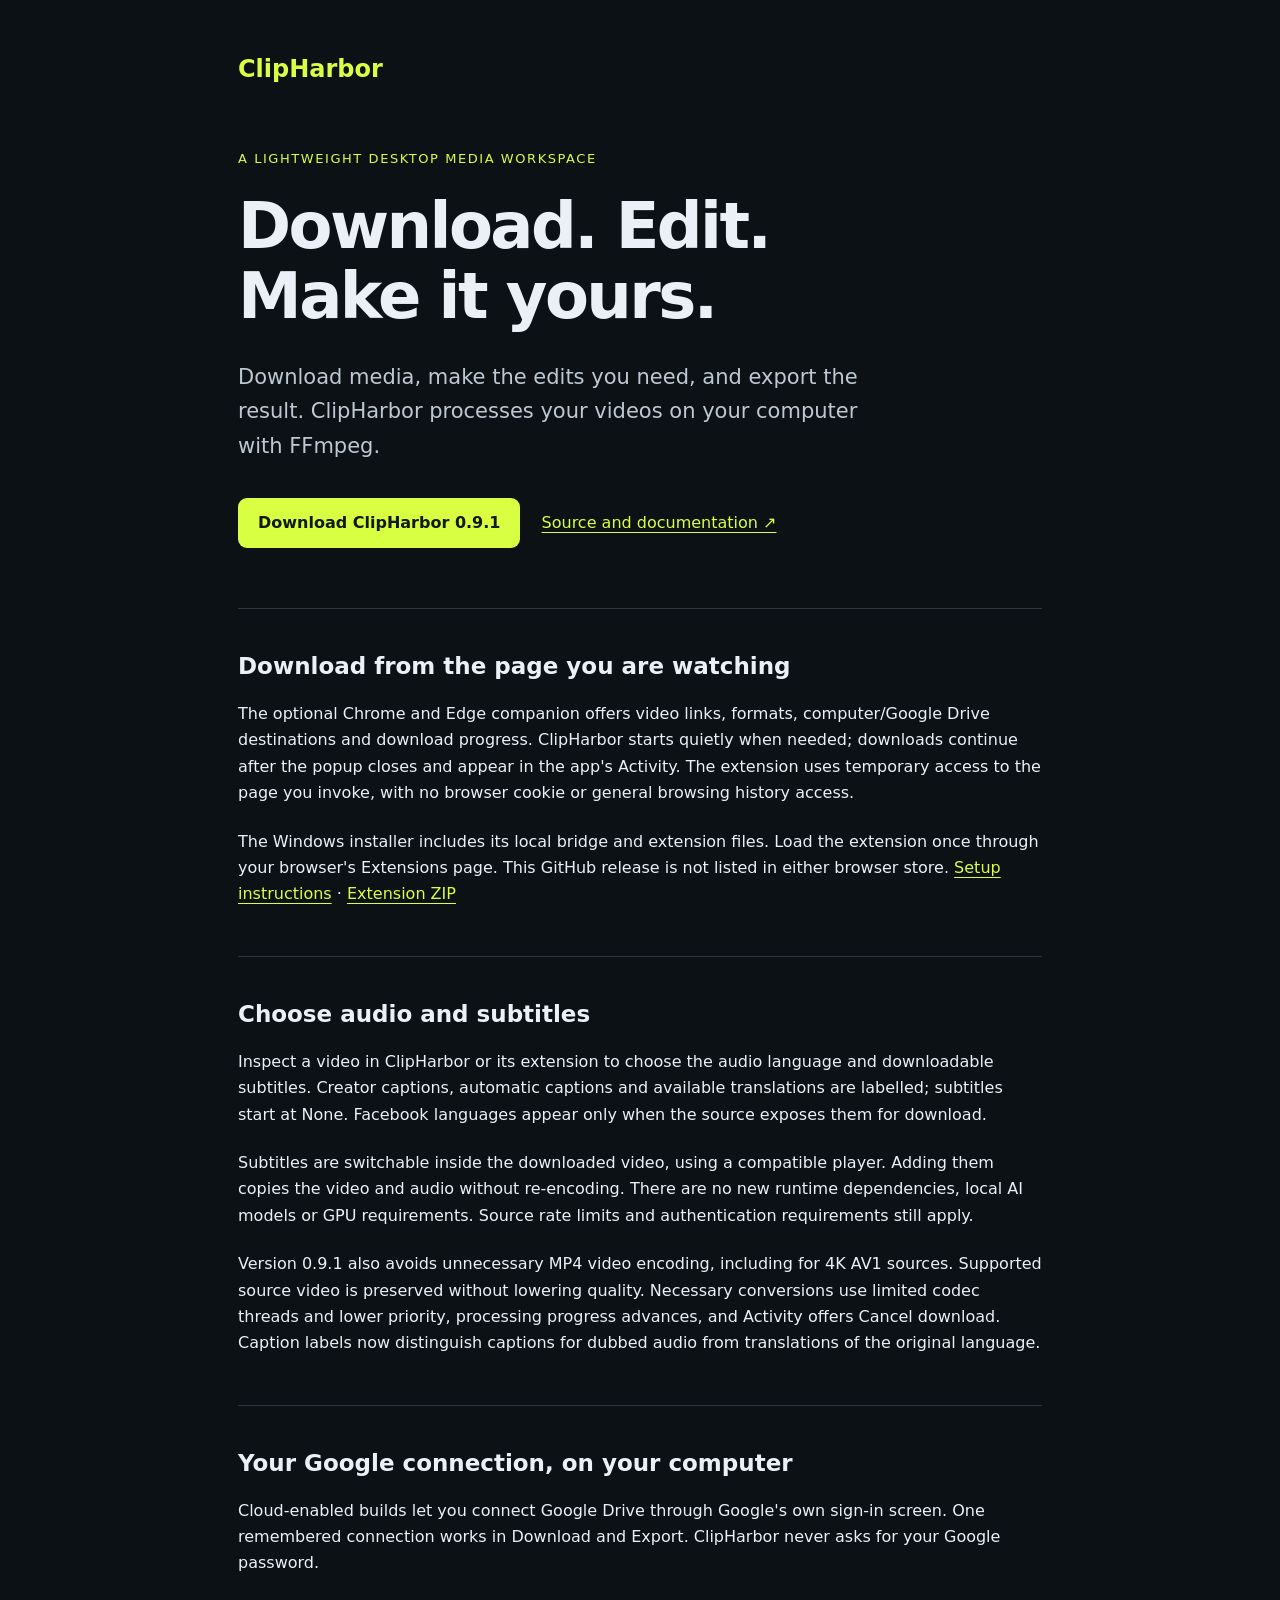
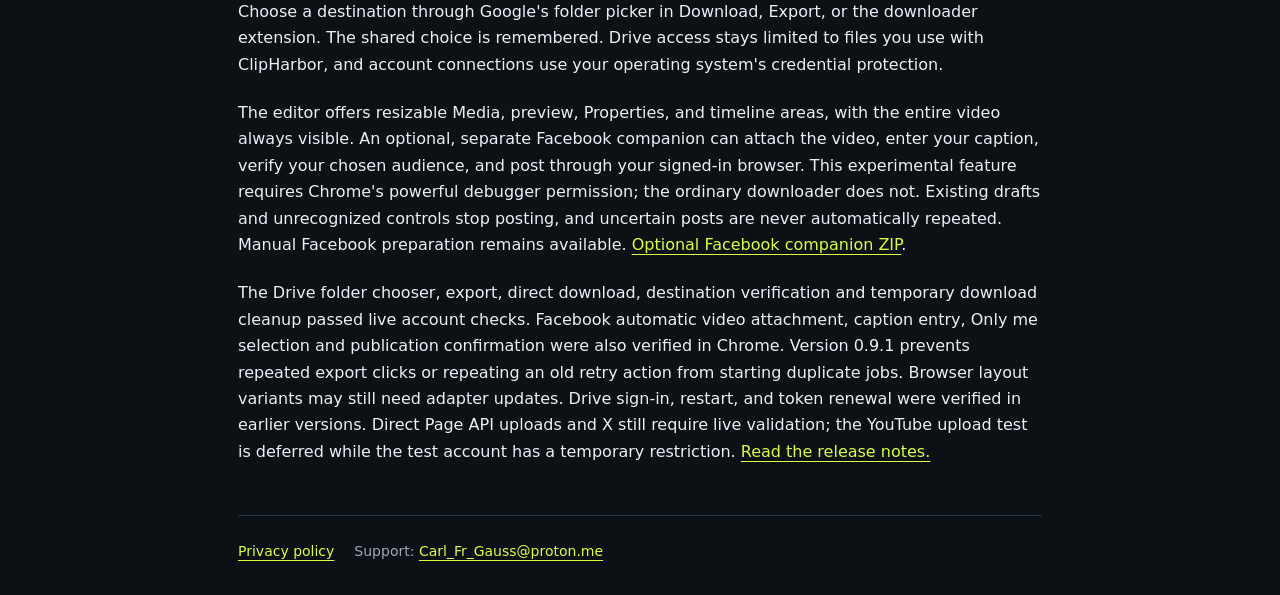
==== docs/index.html @ 4ad020d2 "Avoid unnecessary AV1 encoding and bound download processing resources" ====
<!doctype html>
<html lang="en">
<meta charset="utf-8">
<meta name="viewport" content="width=device-width,initial-scale=1">
<meta name="description" content="ClipHarbor is a lightweight desktop media downloader and video editor.">
<title>ClipHarbor · Download, edit, export</title>
<link rel="stylesheet" href="site.css">
<main>
  <a class="brand" href="./">ClipHarbor</a>
  <p class="eyebrow">A lightweight desktop media workspace</p>
  <h1>Download. Edit.<br>Make it yours.</h1>
  <p class="lead">Download media, make the edits you need, and export the result. ClipHarbor processes your videos on your computer with FFmpeg.</p>
  <p><a class="button" href="https://github.com/CarlFriGauss/clipharbor/releases/download/v0.9.1/ClipHarbor-Setup-0.9.1-win-x64.exe">Download ClipHarbor 0.9.1</a> <a class="secondary" href="https://github.com/CarlFriGauss/clipharbor">Source and documentation ↗</a></p>
  <section><h2>Download from the page you are watching</h2><p>The optional Chrome and Edge companion offers video links, formats, computer/Google Drive destinations and download progress. ClipHarbor starts quietly when needed; downloads continue after the popup closes and appear in the app's Activity. The extension uses temporary access to the page you invoke, with no browser cookie or general browsing history access.</p><p>The Windows installer includes its local bridge and extension files. Load the extension once through your browser's Extensions page. This GitHub release is not listed in either browser store. <a href="https://github.com/CarlFriGauss/clipharbor#browser-extension">Setup instructions</a> · <a href="https://github.com/CarlFriGauss/clipharbor/releases/download/v0.9.1/ClipHarbor-Extension-0.9.1.zip">Extension ZIP</a></p></section>
  <section>
    <h2>Choose audio and subtitles</h2>
    <p>Inspect a video in ClipHarbor or its extension to choose the audio language and downloadable subtitles. Creator captions, automatic captions and available translations are labelled; subtitles start at None. Facebook languages appear only when the source exposes them for download.</p>
    <p>Subtitles are switchable inside the downloaded video, using a compatible player. Adding them copies the video and audio without re-encoding. There are no new runtime dependencies, local AI models or GPU requirements. Source rate limits and authentication requirements still apply.</p>
    <p>Version 0.9.1 also avoids unnecessary MP4 video encoding, including for 4K AV1 sources. Supported source video is preserved without lowering quality. Necessary conversions use limited codec threads and lower priority, processing progress advances, and Activity offers Cancel download. Caption labels now distinguish captions for dubbed audio from translations of the original language.</p>
  </section>
  <section>
    <h2>Your Google connection, on your computer</h2>
    <p>Cloud-enabled builds let you connect Google Drive through Google's own sign-in screen. One remembered connection works in Download and Export. ClipHarbor never asks for your Google password.</p>
    <p>Choose a destination through Google's folder picker in Download, Export, or the downloader extension. The shared choice is remembered. Drive access stays limited to files you use with ClipHarbor, and account connections use your operating system's credential protection.</p>
    <p>The editor offers resizable Media, preview, Properties, and timeline areas, with the entire video always visible. An optional, separate Facebook companion can attach the video, enter your caption, verify your chosen audience, and post through your signed-in browser. This experimental feature requires Chrome's powerful debugger permission; the ordinary downloader does not. Existing drafts and unrecognized controls stop posting, and uncertain posts are never automatically repeated. Manual Facebook preparation remains available. <a href="https://github.com/CarlFriGauss/clipharbor/releases/download/v0.9.1/ClipHarbor-Facebook-Companion-0.9.1.zip">Optional Facebook companion ZIP</a>.</p>
    <p>The Drive folder chooser, export, direct download, destination verification and temporary download cleanup passed live account checks. Facebook automatic video attachment, caption entry, Only me selection and publication confirmation were also verified in Chrome. Version 0.9.1 prevents repeated export clicks or repeating an old retry action from starting duplicate jobs. Browser layout variants may still need adapter updates. Drive sign-in, restart, and token renewal were verified in earlier versions. Direct Page API uploads and X still require live validation; the YouTube upload test is deferred while the test account has a temporary restriction. <a href="https://github.com/CarlFriGauss/clipharbor/releases/tag/v0.9.1">Read the release notes.</a></p>
  </section>
  <footer><a href="privacy.html">Privacy policy</a><span>Support: <a href="mailto:Carl_Fr_Gauss@proton.me">Carl_Fr_Gauss@proton.me</a></span></footer>
</main>
</html>
---- docs/site.css ----
:root{color-scheme:dark;font-family:system-ui,-apple-system,BlinkMacSystemFont,"Segoe UI",sans-serif;background:#0c1116;color:#eaf0f5;line-height:1.65}*{box-sizing:border-box}body{margin:0}main{max-width:860px;margin:auto;padding:50px 28px 32px}a{color:#d8ff42;text-underline-offset:4px}a:hover{color:#efffac}.brand{display:inline-block;font-size:24px;font-weight:750;text-decoration:none;margin-bottom:42px}.eyebrow{color:#d8ff42;font-size:13px;letter-spacing:.12em;text-transform:uppercase}h1{font-size:clamp(38px,6vw,64px);line-height:1.1;letter-spacing:-.04em;margin:20px 0 28px}h2{font-size:23px;line-height:1.3;margin-top:38px}.lead{font-size:21px;color:#bdc8d2;max-width:670px}.muted{color:#9baab9}p{margin:16px 0 22px}.button{display:inline-block;background:#d8ff42;color:#121906;padding:12px 20px;border-radius:9px;font-weight:700;text-decoration:none;margin:12px 16px 12px 0}.button:hover{color:#121906;background:#eaff94}.secondary{display:inline-block;margin:12px 0}section{border-top:1px solid #2a3540;margin-top:48px;padding-top:5px}footer{border-top:1px solid #2a3540;margin-top:50px;padding-top:24px;display:flex;gap:20px;flex-wrap:wrap;font-size:14px;color:#9baab9}@media(max-width:500px){main{padding:28px 20px}.brand{margin-bottom:24px}.lead{font-size:19px}h2{font-size:21px}}
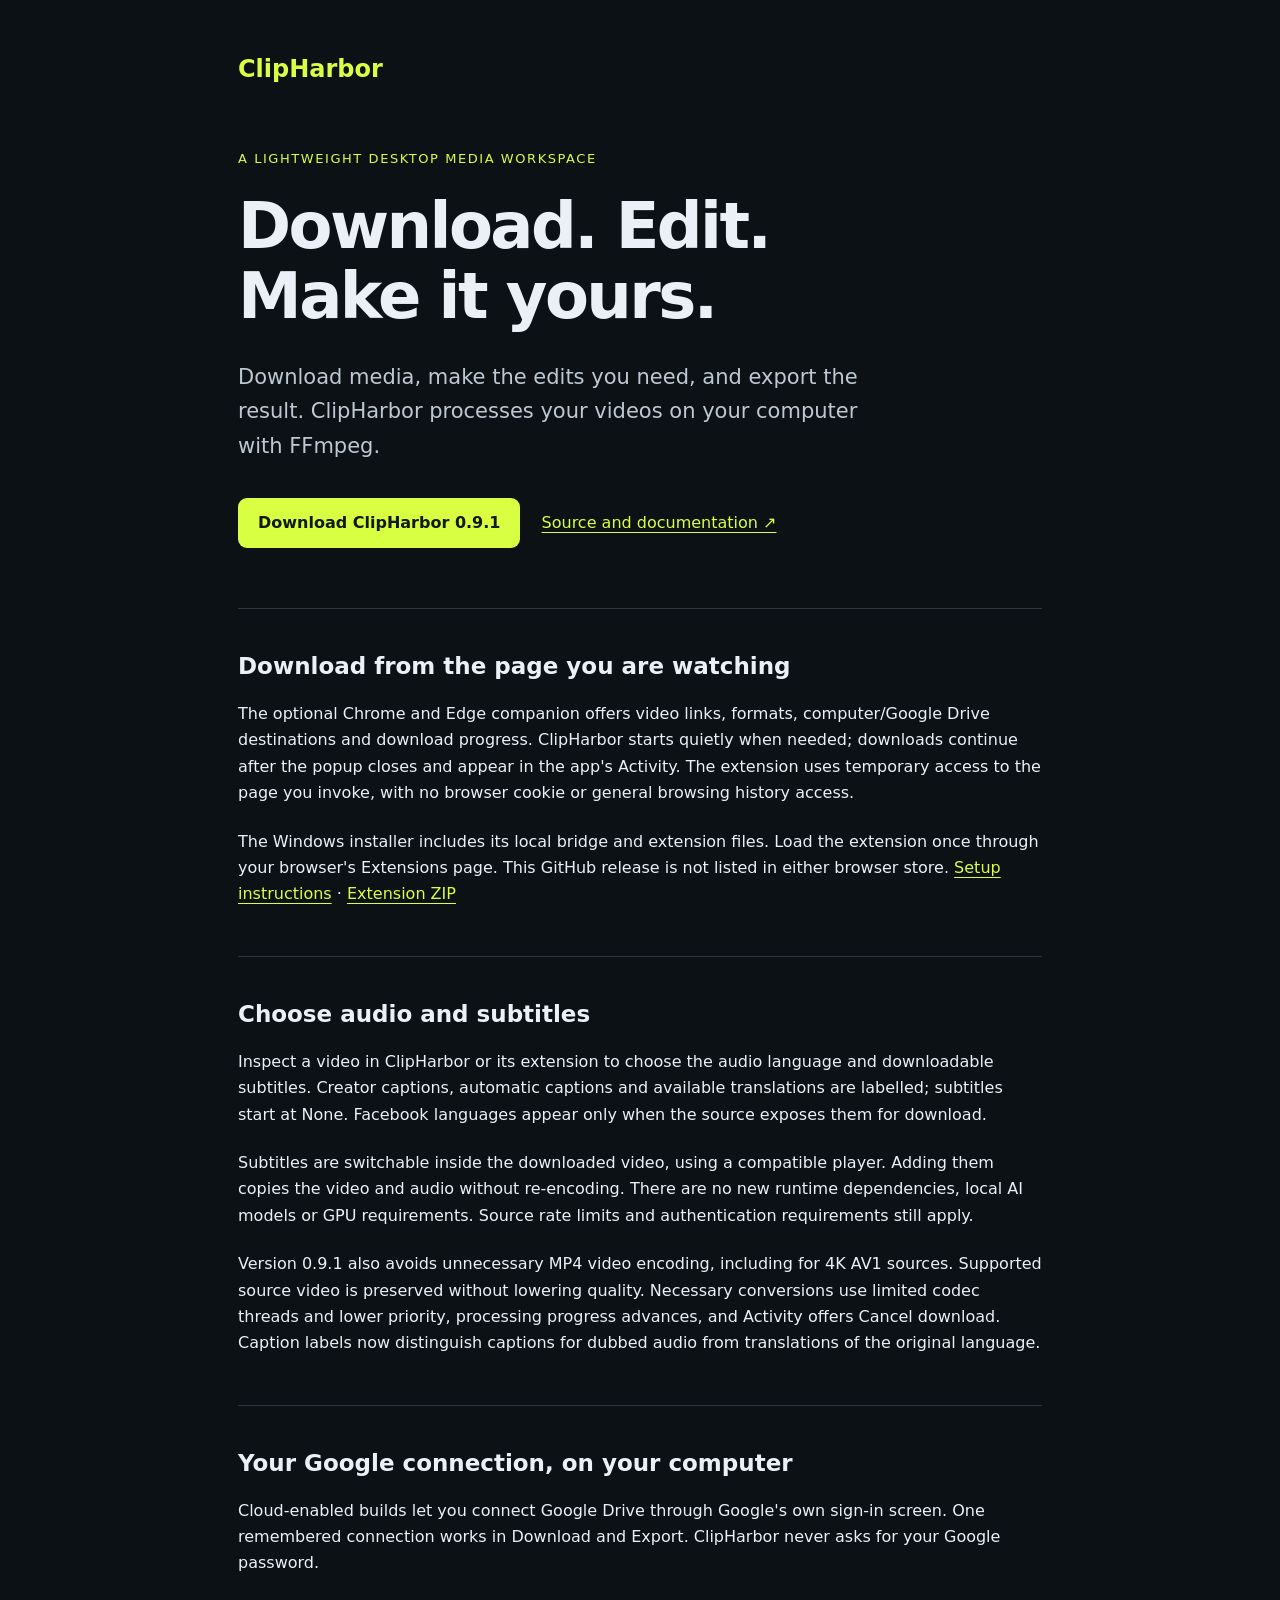
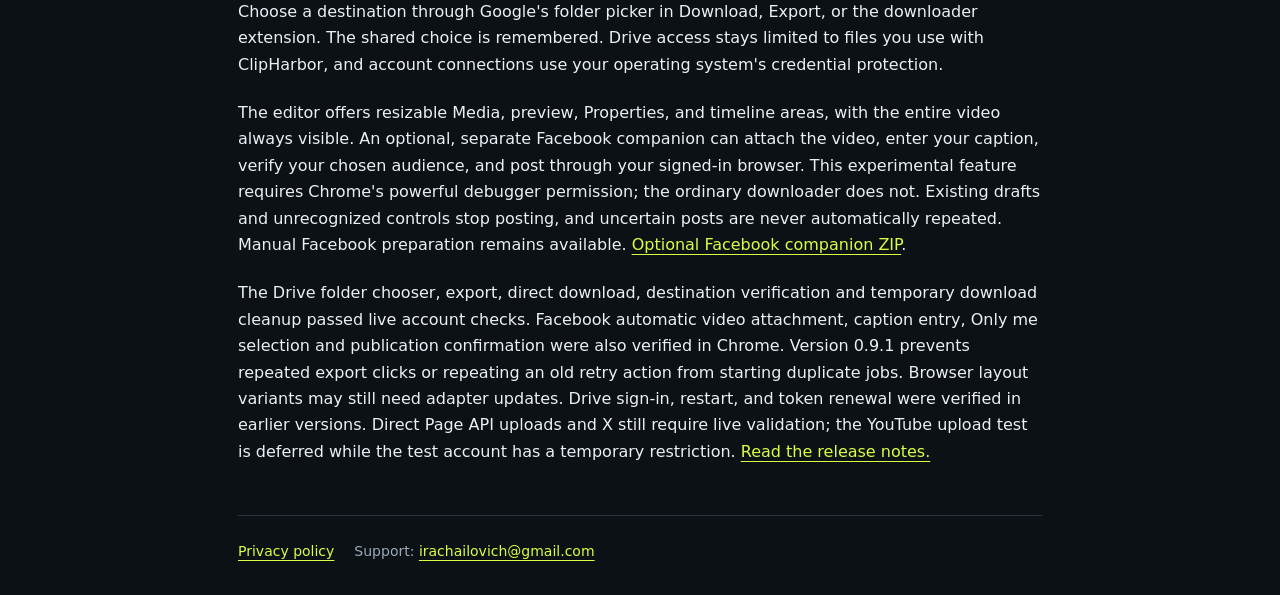
==== commit b0b44527: "Avoid unnecessary AV1 encoding and bound download processing resources" ====
--- a/docs/index.html
+++ b/docs/index.html
@@ -25,6 +25,6 @@
     <p>The editor offers resizable Media, preview, Properties, and timeline areas, with the entire video always visible. An optional, separate Facebook companion can attach the video, enter your caption, verify your chosen audience, and post through your signed-in browser. This experimental feature requires Chrome's powerful debugger permission; the ordinary downloader does not. Existing drafts and unrecognized controls stop posting, and uncertain posts are never automatically repeated. Manual Facebook preparation remains available. <a href="https://github.com/CarlFriGauss/clipharbor/releases/download/v0.9.1/ClipHarbor-Facebook-Companion-0.9.1.zip">Optional Facebook companion ZIP</a>.</p>
     <p>The Drive folder chooser, export, direct download, destination verification and temporary download cleanup passed live account checks. Facebook automatic video attachment, caption entry, Only me selection and publication confirmation were also verified in Chrome. Version 0.9.1 prevents repeated export clicks or repeating an old retry action from starting duplicate jobs. Browser layout variants may still need adapter updates. Drive sign-in, restart, and token renewal were verified in earlier versions. Direct Page API uploads and X still require live validation; the YouTube upload test is deferred while the test account has a temporary restriction. <a href="https://github.com/CarlFriGauss/clipharbor/releases/tag/v0.9.1">Read the release notes.</a></p>
   </section>
-  <footer><a href="privacy.html">Privacy policy</a><span>Support: <a href="mailto:Carl_Fr_Gauss@proton.me">Carl_Fr_Gauss@proton.me</a></span></footer>
+  <footer><a href="privacy.html">Privacy policy</a><span>Support: <a href="mailto:irachailovich@gmail.com">irachailovich@gmail.com</a></span></footer>
 </main>
 </html>
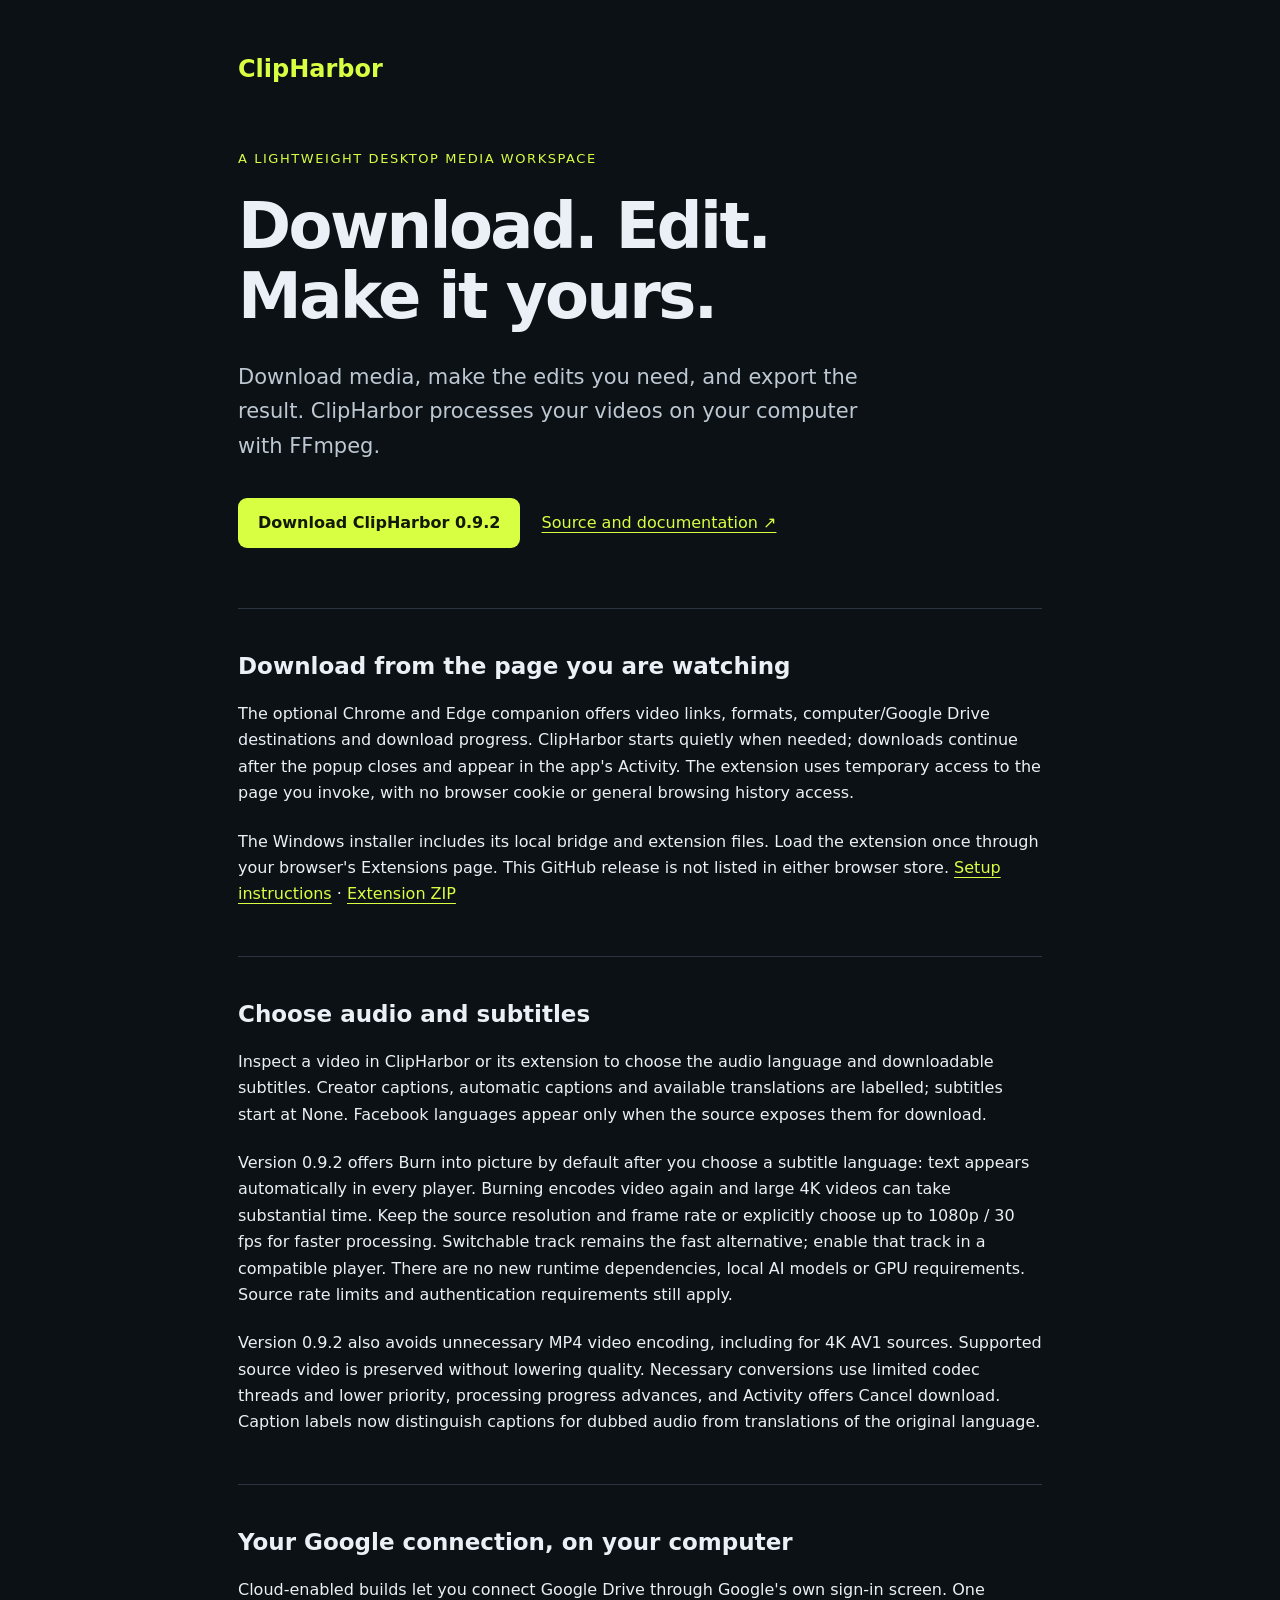
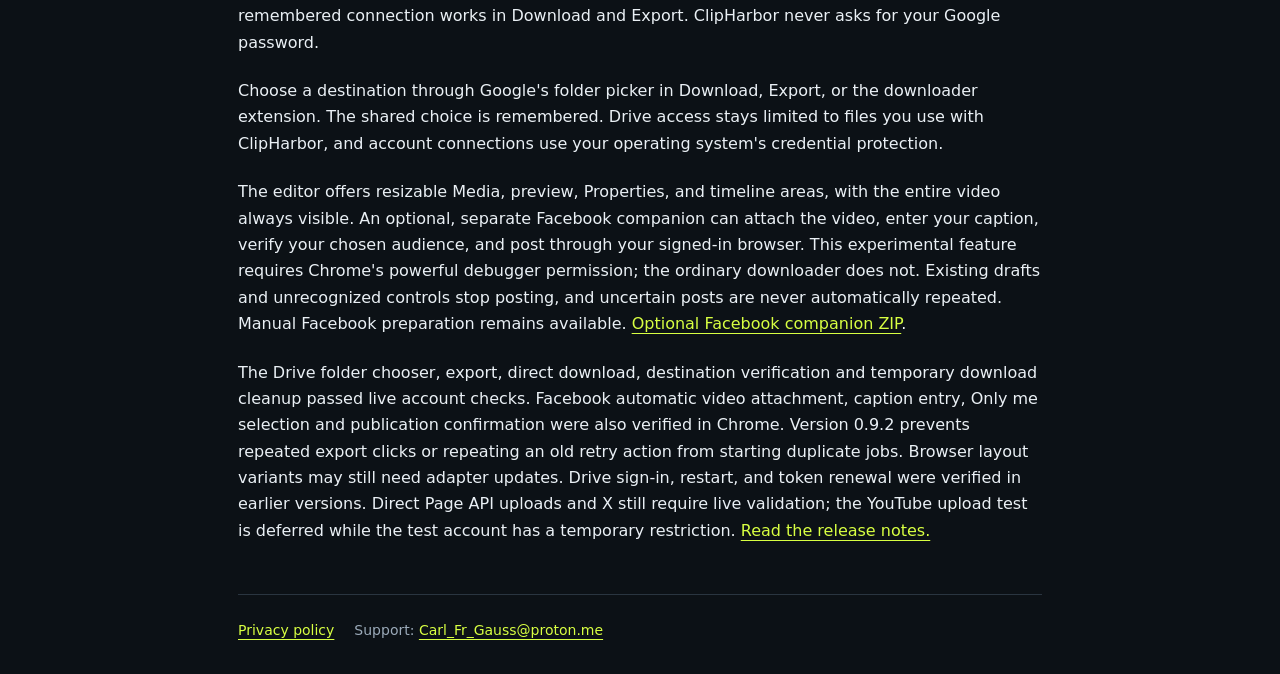
==== commit 8e454a2c: "Add visible burned subtitles with bounded 4K processing" ====
--- a/docs/index.html
+++ b/docs/index.html
@@ -10,21 +10,21 @@
   <p class="eyebrow">A lightweight desktop media workspace</p>
   <h1>Download. Edit.<br>Make it yours.</h1>
   <p class="lead">Download media, make the edits you need, and export the result. ClipHarbor processes your videos on your computer with FFmpeg.</p>
-  <p><a class="button" href="https://github.com/CarlFriGauss/clipharbor/releases/download/v0.9.1/ClipHarbor-Setup-0.9.1-win-x64.exe">Download ClipHarbor 0.9.1</a> <a class="secondary" href="https://github.com/CarlFriGauss/clipharbor">Source and documentation ↗</a></p>
-  <section><h2>Download from the page you are watching</h2><p>The optional Chrome and Edge companion offers video links, formats, computer/Google Drive destinations and download progress. ClipHarbor starts quietly when needed; downloads continue after the popup closes and appear in the app's Activity. The extension uses temporary access to the page you invoke, with no browser cookie or general browsing history access.</p><p>The Windows installer includes its local bridge and extension files. Load the extension once through your browser's Extensions page. This GitHub release is not listed in either browser store. <a href="https://github.com/CarlFriGauss/clipharbor#browser-extension">Setup instructions</a> · <a href="https://github.com/CarlFriGauss/clipharbor/releases/download/v0.9.1/ClipHarbor-Extension-0.9.1.zip">Extension ZIP</a></p></section>
+  <p><a class="button" href="https://github.com/CarlFriGauss/clipharbor/releases/download/v0.9.2/ClipHarbor-Setup-0.9.2-win-x64.exe">Download ClipHarbor 0.9.2</a> <a class="secondary" href="https://github.com/CarlFriGauss/clipharbor">Source and documentation ↗</a></p>
+  <section><h2>Download from the page you are watching</h2><p>The optional Chrome and Edge companion offers video links, formats, computer/Google Drive destinations and download progress. ClipHarbor starts quietly when needed; downloads continue after the popup closes and appear in the app's Activity. The extension uses temporary access to the page you invoke, with no browser cookie or general browsing history access.</p><p>The Windows installer includes its local bridge and extension files. Load the extension once through your browser's Extensions page. This GitHub release is not listed in either browser store. <a href="https://github.com/CarlFriGauss/clipharbor#browser-extension">Setup instructions</a> · <a href="https://github.com/CarlFriGauss/clipharbor/releases/download/v0.9.2/ClipHarbor-Extension-0.9.2.zip">Extension ZIP</a></p></section>
   <section>
     <h2>Choose audio and subtitles</h2>
     <p>Inspect a video in ClipHarbor or its extension to choose the audio language and downloadable subtitles. Creator captions, automatic captions and available translations are labelled; subtitles start at None. Facebook languages appear only when the source exposes them for download.</p>
-    <p>Subtitles are switchable inside the downloaded video, using a compatible player. Adding them copies the video and audio without re-encoding. There are no new runtime dependencies, local AI models or GPU requirements. Source rate limits and authentication requirements still apply.</p>
-    <p>Version 0.9.1 also avoids unnecessary MP4 video encoding, including for 4K AV1 sources. Supported source video is preserved without lowering quality. Necessary conversions use limited codec threads and lower priority, processing progress advances, and Activity offers Cancel download. Caption labels now distinguish captions for dubbed audio from translations of the original language.</p>
+    <p>Version 0.9.2 offers Burn into picture by default after you choose a subtitle language: text appears automatically in every player. Burning encodes video again and large 4K videos can take substantial time. Keep the source resolution and frame rate or explicitly choose up to 1080p / 30 fps for faster processing. Switchable track remains the fast alternative; enable that track in a compatible player. There are no new runtime dependencies, local AI models or GPU requirements. Source rate limits and authentication requirements still apply.</p>
+    <p>Version 0.9.2 also avoids unnecessary MP4 video encoding, including for 4K AV1 sources. Supported source video is preserved without lowering quality. Necessary conversions use limited codec threads and lower priority, processing progress advances, and Activity offers Cancel download. Caption labels now distinguish captions for dubbed audio from translations of the original language.</p>
   </section>
   <section>
     <h2>Your Google connection, on your computer</h2>
     <p>Cloud-enabled builds let you connect Google Drive through Google's own sign-in screen. One remembered connection works in Download and Export. ClipHarbor never asks for your Google password.</p>
     <p>Choose a destination through Google's folder picker in Download, Export, or the downloader extension. The shared choice is remembered. Drive access stays limited to files you use with ClipHarbor, and account connections use your operating system's credential protection.</p>
-    <p>The editor offers resizable Media, preview, Properties, and timeline areas, with the entire video always visible. An optional, separate Facebook companion can attach the video, enter your caption, verify your chosen audience, and post through your signed-in browser. This experimental feature requires Chrome's powerful debugger permission; the ordinary downloader does not. Existing drafts and unrecognized controls stop posting, and uncertain posts are never automatically repeated. Manual Facebook preparation remains available. <a href="https://github.com/CarlFriGauss/clipharbor/releases/download/v0.9.1/ClipHarbor-Facebook-Companion-0.9.1.zip">Optional Facebook companion ZIP</a>.</p>
-    <p>The Drive folder chooser, export, direct download, destination verification and temporary download cleanup passed live account checks. Facebook automatic video attachment, caption entry, Only me selection and publication confirmation were also verified in Chrome. Version 0.9.1 prevents repeated export clicks or repeating an old retry action from starting duplicate jobs. Browser layout variants may still need adapter updates. Drive sign-in, restart, and token renewal were verified in earlier versions. Direct Page API uploads and X still require live validation; the YouTube upload test is deferred while the test account has a temporary restriction. <a href="https://github.com/CarlFriGauss/clipharbor/releases/tag/v0.9.1">Read the release notes.</a></p>
+    <p>The editor offers resizable Media, preview, Properties, and timeline areas, with the entire video always visible. An optional, separate Facebook companion can attach the video, enter your caption, verify your chosen audience, and post through your signed-in browser. This experimental feature requires Chrome's powerful debugger permission; the ordinary downloader does not. Existing drafts and unrecognized controls stop posting, and uncertain posts are never automatically repeated. Manual Facebook preparation remains available. <a href="https://github.com/CarlFriGauss/clipharbor/releases/download/v0.9.2/ClipHarbor-Facebook-Companion-0.9.2.zip">Optional Facebook companion ZIP</a>.</p>
+    <p>The Drive folder chooser, export, direct download, destination verification and temporary download cleanup passed live account checks. Facebook automatic video attachment, caption entry, Only me selection and publication confirmation were also verified in Chrome. Version 0.9.2 prevents repeated export clicks or repeating an old retry action from starting duplicate jobs. Browser layout variants may still need adapter updates. Drive sign-in, restart, and token renewal were verified in earlier versions. Direct Page API uploads and X still require live validation; the YouTube upload test is deferred while the test account has a temporary restriction. <a href="https://github.com/CarlFriGauss/clipharbor/releases/tag/v0.9.2">Read the release notes.</a></p>
   </section>
-  <footer><a href="privacy.html">Privacy policy</a><span>Support: <a href="mailto:irachailovich@gmail.com">irachailovich@gmail.com</a></span></footer>
+  <footer><a href="privacy.html">Privacy policy</a><span>Support: <a href="mailto:Carl_Fr_Gauss@proton.me">Carl_Fr_Gauss@proton.me</a></span></footer>
 </main>
 </html>
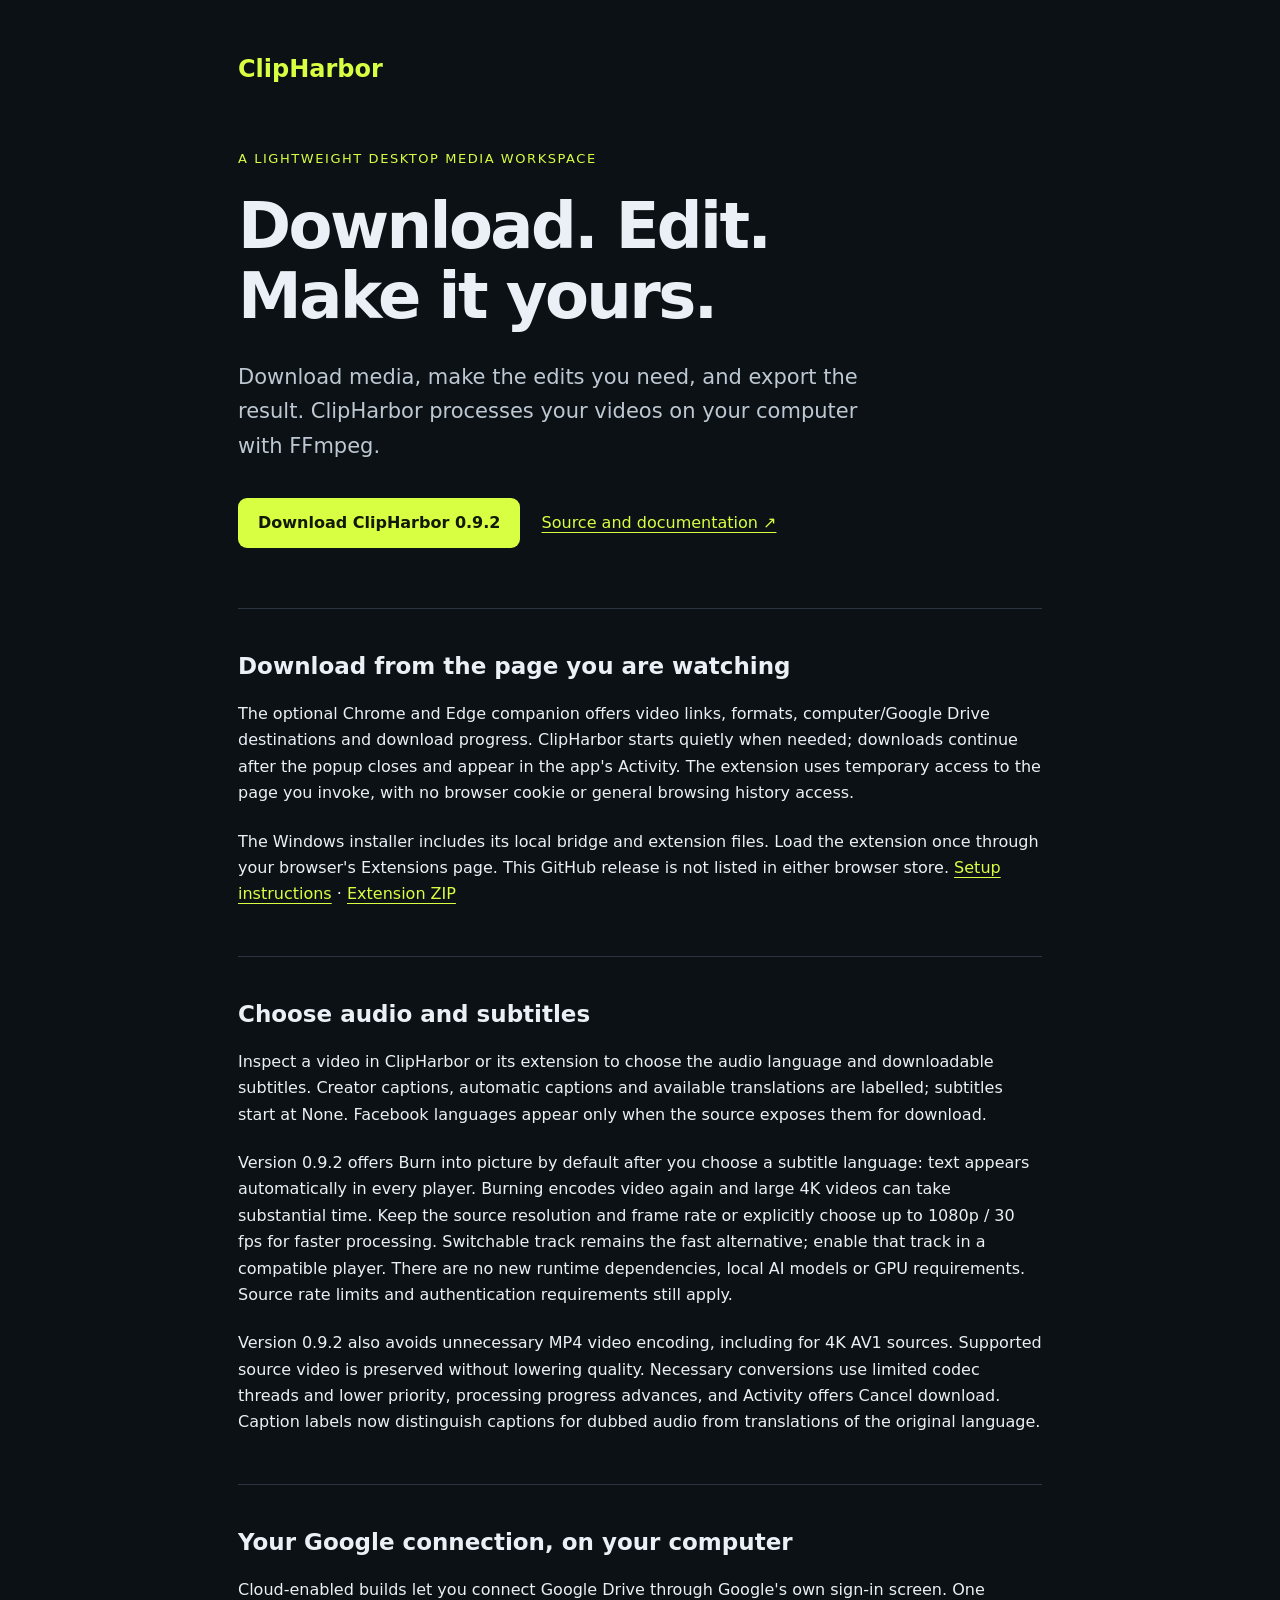
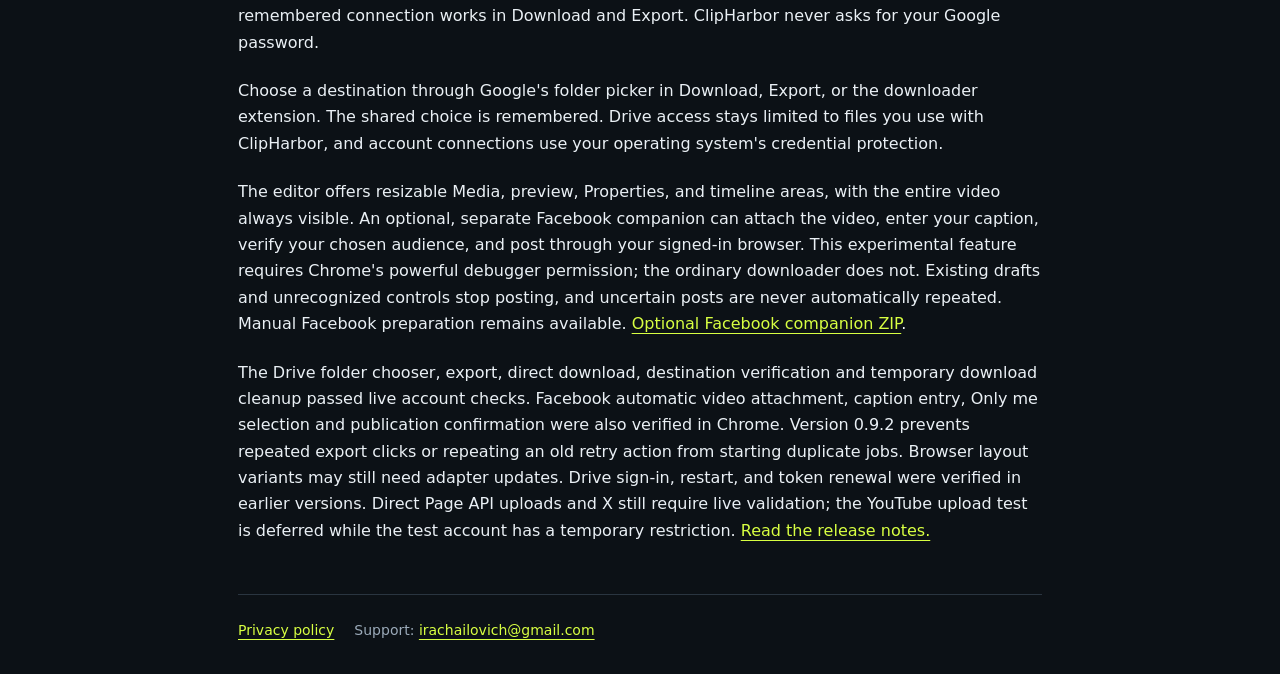
==== commit ea48588c: "Add visible burned subtitles with bounded 4K processing" ====
--- a/docs/index.html
+++ b/docs/index.html
@@ -25,6 +25,6 @@
     <p>The editor offers resizable Media, preview, Properties, and timeline areas, with the entire video always visible. An optional, separate Facebook companion can attach the video, enter your caption, verify your chosen audience, and post through your signed-in browser. This experimental feature requires Chrome's powerful debugger permission; the ordinary downloader does not. Existing drafts and unrecognized controls stop posting, and uncertain posts are never automatically repeated. Manual Facebook preparation remains available. <a href="https://github.com/CarlFriGauss/clipharbor/releases/download/v0.9.2/ClipHarbor-Facebook-Companion-0.9.2.zip">Optional Facebook companion ZIP</a>.</p>
     <p>The Drive folder chooser, export, direct download, destination verification and temporary download cleanup passed live account checks. Facebook automatic video attachment, caption entry, Only me selection and publication confirmation were also verified in Chrome. Version 0.9.2 prevents repeated export clicks or repeating an old retry action from starting duplicate jobs. Browser layout variants may still need adapter updates. Drive sign-in, restart, and token renewal were verified in earlier versions. Direct Page API uploads and X still require live validation; the YouTube upload test is deferred while the test account has a temporary restriction. <a href="https://github.com/CarlFriGauss/clipharbor/releases/tag/v0.9.2">Read the release notes.</a></p>
   </section>
-  <footer><a href="privacy.html">Privacy policy</a><span>Support: <a href="mailto:Carl_Fr_Gauss@proton.me">Carl_Fr_Gauss@proton.me</a></span></footer>
+  <footer><a href="privacy.html">Privacy policy</a><span>Support: <a href="mailto:irachailovich@gmail.com">irachailovich@gmail.com</a></span></footer>
 </main>
 </html>
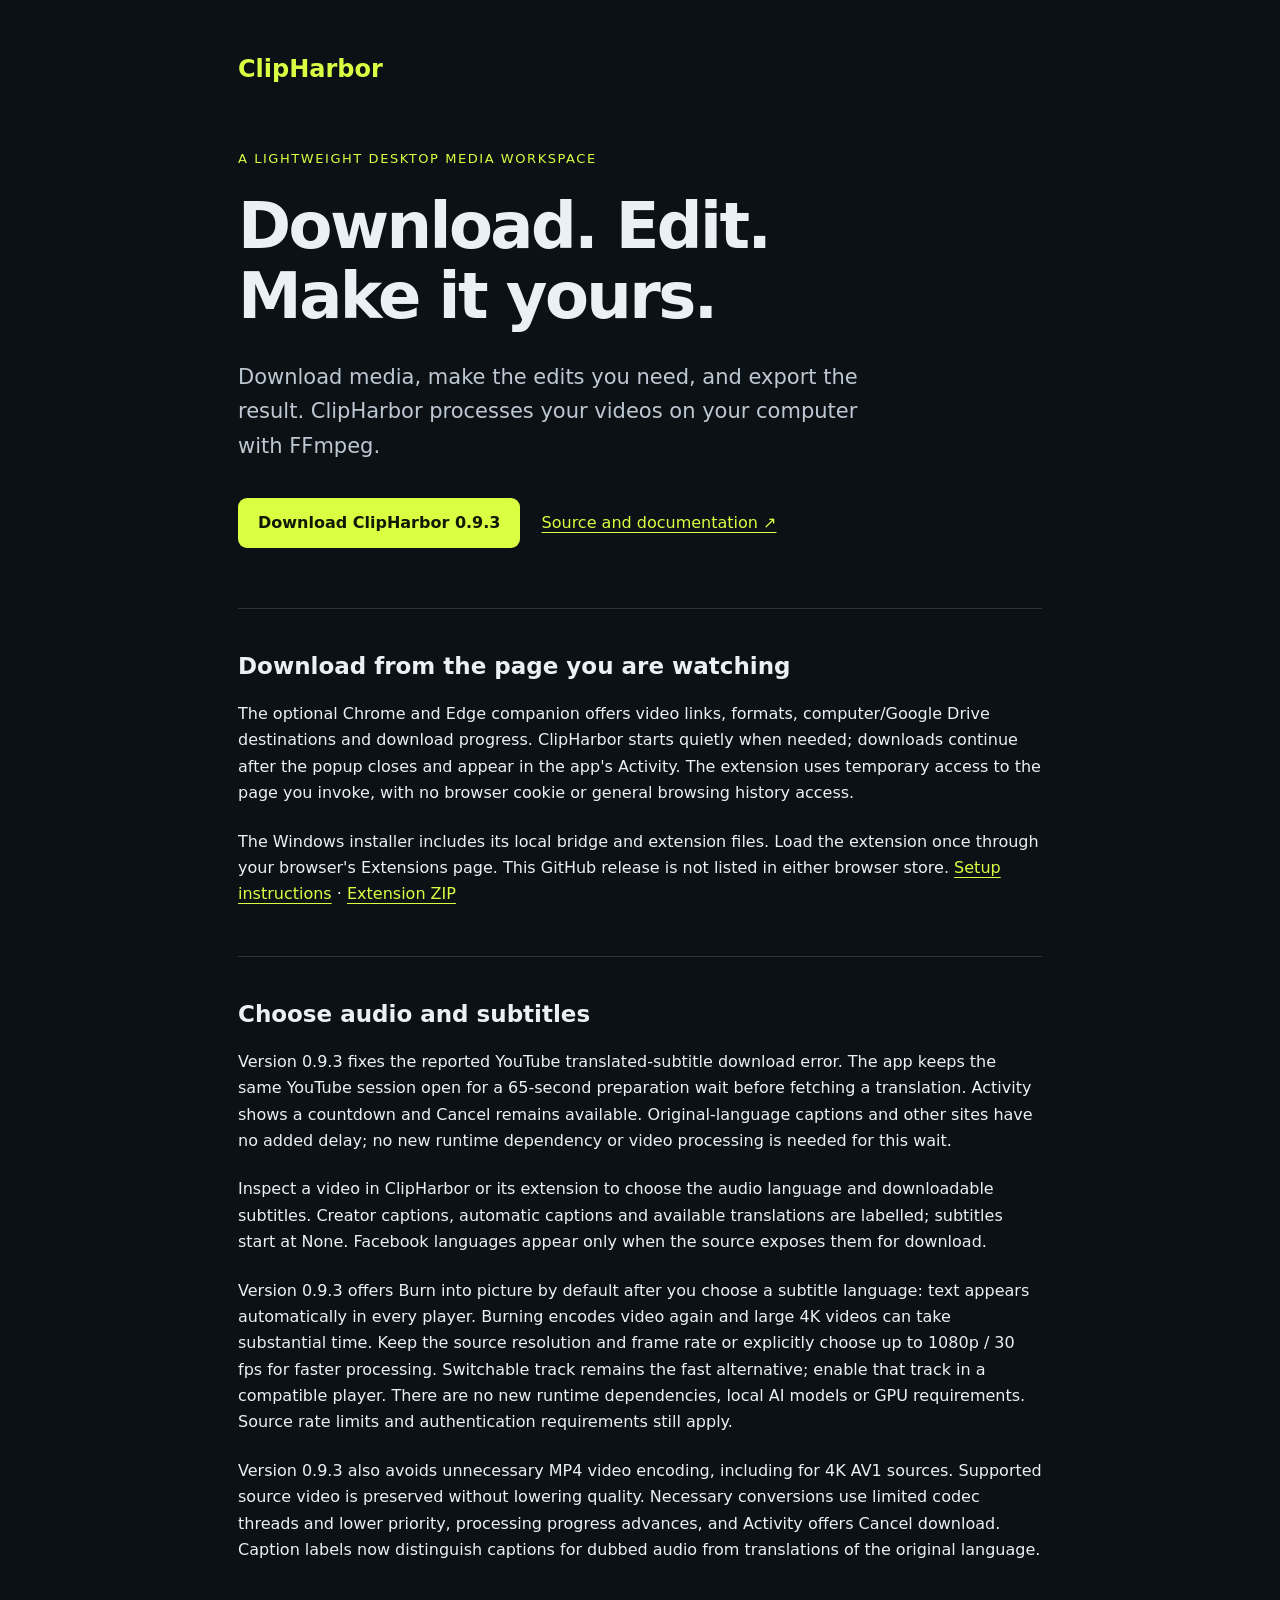
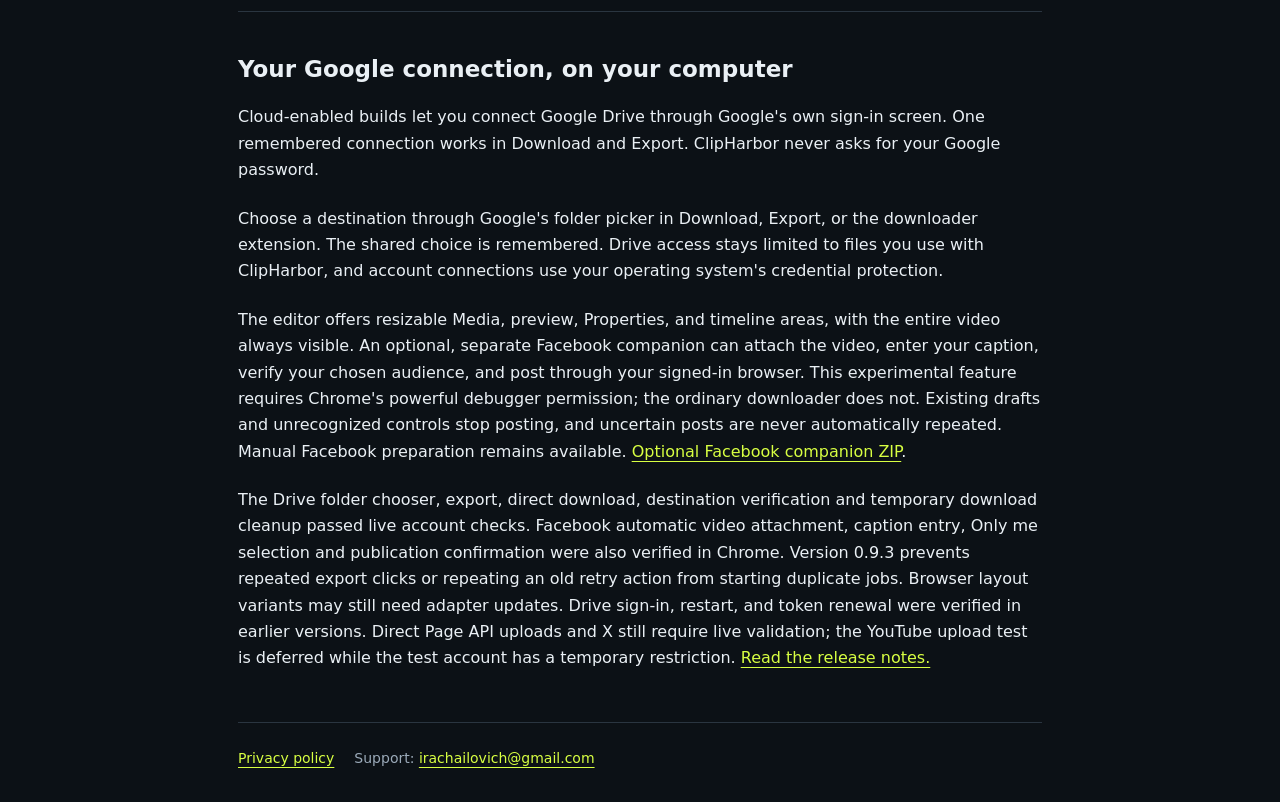
==== commit 4796c3a1: "Wait for YouTube translation sessions before downloading captions" ====
--- a/docs/index.html
+++ b/docs/index.html
@@ -10,20 +10,21 @@
   <p class="eyebrow">A lightweight desktop media workspace</p>
   <h1>Download. Edit.<br>Make it yours.</h1>
   <p class="lead">Download media, make the edits you need, and export the result. ClipHarbor processes your videos on your computer with FFmpeg.</p>
-  <p><a class="button" href="https://github.com/CarlFriGauss/clipharbor/releases/download/v0.9.2/ClipHarbor-Setup-0.9.2-win-x64.exe">Download ClipHarbor 0.9.2</a> <a class="secondary" href="https://github.com/CarlFriGauss/clipharbor">Source and documentation ↗</a></p>
-  <section><h2>Download from the page you are watching</h2><p>The optional Chrome and Edge companion offers video links, formats, computer/Google Drive destinations and download progress. ClipHarbor starts quietly when needed; downloads continue after the popup closes and appear in the app's Activity. The extension uses temporary access to the page you invoke, with no browser cookie or general browsing history access.</p><p>The Windows installer includes its local bridge and extension files. Load the extension once through your browser's Extensions page. This GitHub release is not listed in either browser store. <a href="https://github.com/CarlFriGauss/clipharbor#browser-extension">Setup instructions</a> · <a href="https://github.com/CarlFriGauss/clipharbor/releases/download/v0.9.2/ClipHarbor-Extension-0.9.2.zip">Extension ZIP</a></p></section>
+  <p><a class="button" href="https://github.com/CarlFriGauss/clipharbor/releases/download/v0.9.3/ClipHarbor-Setup-0.9.3-win-x64.exe">Download ClipHarbor 0.9.3</a> <a class="secondary" href="https://github.com/CarlFriGauss/clipharbor">Source and documentation ↗</a></p>
+  <section><h2>Download from the page you are watching</h2><p>The optional Chrome and Edge companion offers video links, formats, computer/Google Drive destinations and download progress. ClipHarbor starts quietly when needed; downloads continue after the popup closes and appear in the app's Activity. The extension uses temporary access to the page you invoke, with no browser cookie or general browsing history access.</p><p>The Windows installer includes its local bridge and extension files. Load the extension once through your browser's Extensions page. This GitHub release is not listed in either browser store. <a href="https://github.com/CarlFriGauss/clipharbor#browser-extension">Setup instructions</a> · <a href="https://github.com/CarlFriGauss/clipharbor/releases/download/v0.9.3/ClipHarbor-Extension-0.9.3.zip">Extension ZIP</a></p></section>
   <section>
     <h2>Choose audio and subtitles</h2>
+    <p>Version 0.9.3 fixes the reported YouTube translated-subtitle download error. The app keeps the same YouTube session open for a 65-second preparation wait before fetching a translation. Activity shows a countdown and Cancel remains available. Original-language captions and other sites have no added delay; no new runtime dependency or video processing is needed for this wait.</p>
     <p>Inspect a video in ClipHarbor or its extension to choose the audio language and downloadable subtitles. Creator captions, automatic captions and available translations are labelled; subtitles start at None. Facebook languages appear only when the source exposes them for download.</p>
-    <p>Version 0.9.2 offers Burn into picture by default after you choose a subtitle language: text appears automatically in every player. Burning encodes video again and large 4K videos can take substantial time. Keep the source resolution and frame rate or explicitly choose up to 1080p / 30 fps for faster processing. Switchable track remains the fast alternative; enable that track in a compatible player. There are no new runtime dependencies, local AI models or GPU requirements. Source rate limits and authentication requirements still apply.</p>
-    <p>Version 0.9.2 also avoids unnecessary MP4 video encoding, including for 4K AV1 sources. Supported source video is preserved without lowering quality. Necessary conversions use limited codec threads and lower priority, processing progress advances, and Activity offers Cancel download. Caption labels now distinguish captions for dubbed audio from translations of the original language.</p>
+    <p>Version 0.9.3 offers Burn into picture by default after you choose a subtitle language: text appears automatically in every player. Burning encodes video again and large 4K videos can take substantial time. Keep the source resolution and frame rate or explicitly choose up to 1080p / 30 fps for faster processing. Switchable track remains the fast alternative; enable that track in a compatible player. There are no new runtime dependencies, local AI models or GPU requirements. Source rate limits and authentication requirements still apply.</p>
+    <p>Version 0.9.3 also avoids unnecessary MP4 video encoding, including for 4K AV1 sources. Supported source video is preserved without lowering quality. Necessary conversions use limited codec threads and lower priority, processing progress advances, and Activity offers Cancel download. Caption labels now distinguish captions for dubbed audio from translations of the original language.</p>
   </section>
   <section>
     <h2>Your Google connection, on your computer</h2>
     <p>Cloud-enabled builds let you connect Google Drive through Google's own sign-in screen. One remembered connection works in Download and Export. ClipHarbor never asks for your Google password.</p>
     <p>Choose a destination through Google's folder picker in Download, Export, or the downloader extension. The shared choice is remembered. Drive access stays limited to files you use with ClipHarbor, and account connections use your operating system's credential protection.</p>
-    <p>The editor offers resizable Media, preview, Properties, and timeline areas, with the entire video always visible. An optional, separate Facebook companion can attach the video, enter your caption, verify your chosen audience, and post through your signed-in browser. This experimental feature requires Chrome's powerful debugger permission; the ordinary downloader does not. Existing drafts and unrecognized controls stop posting, and uncertain posts are never automatically repeated. Manual Facebook preparation remains available. <a href="https://github.com/CarlFriGauss/clipharbor/releases/download/v0.9.2/ClipHarbor-Facebook-Companion-0.9.2.zip">Optional Facebook companion ZIP</a>.</p>
-    <p>The Drive folder chooser, export, direct download, destination verification and temporary download cleanup passed live account checks. Facebook automatic video attachment, caption entry, Only me selection and publication confirmation were also verified in Chrome. Version 0.9.2 prevents repeated export clicks or repeating an old retry action from starting duplicate jobs. Browser layout variants may still need adapter updates. Drive sign-in, restart, and token renewal were verified in earlier versions. Direct Page API uploads and X still require live validation; the YouTube upload test is deferred while the test account has a temporary restriction. <a href="https://github.com/CarlFriGauss/clipharbor/releases/tag/v0.9.2">Read the release notes.</a></p>
+    <p>The editor offers resizable Media, preview, Properties, and timeline areas, with the entire video always visible. An optional, separate Facebook companion can attach the video, enter your caption, verify your chosen audience, and post through your signed-in browser. This experimental feature requires Chrome's powerful debugger permission; the ordinary downloader does not. Existing drafts and unrecognized controls stop posting, and uncertain posts are never automatically repeated. Manual Facebook preparation remains available. <a href="https://github.com/CarlFriGauss/clipharbor/releases/download/v0.9.3/ClipHarbor-Facebook-Companion-0.9.3.zip">Optional Facebook companion ZIP</a>.</p>
+    <p>The Drive folder chooser, export, direct download, destination verification and temporary download cleanup passed live account checks. Facebook automatic video attachment, caption entry, Only me selection and publication confirmation were also verified in Chrome. Version 0.9.3 prevents repeated export clicks or repeating an old retry action from starting duplicate jobs. Browser layout variants may still need adapter updates. Drive sign-in, restart, and token renewal were verified in earlier versions. Direct Page API uploads and X still require live validation; the YouTube upload test is deferred while the test account has a temporary restriction. <a href="https://github.com/CarlFriGauss/clipharbor/releases/tag/v0.9.3">Read the release notes.</a></p>
   </section>
   <footer><a href="privacy.html">Privacy policy</a><span>Support: <a href="mailto:irachailovich@gmail.com">irachailovich@gmail.com</a></span></footer>
 </main>
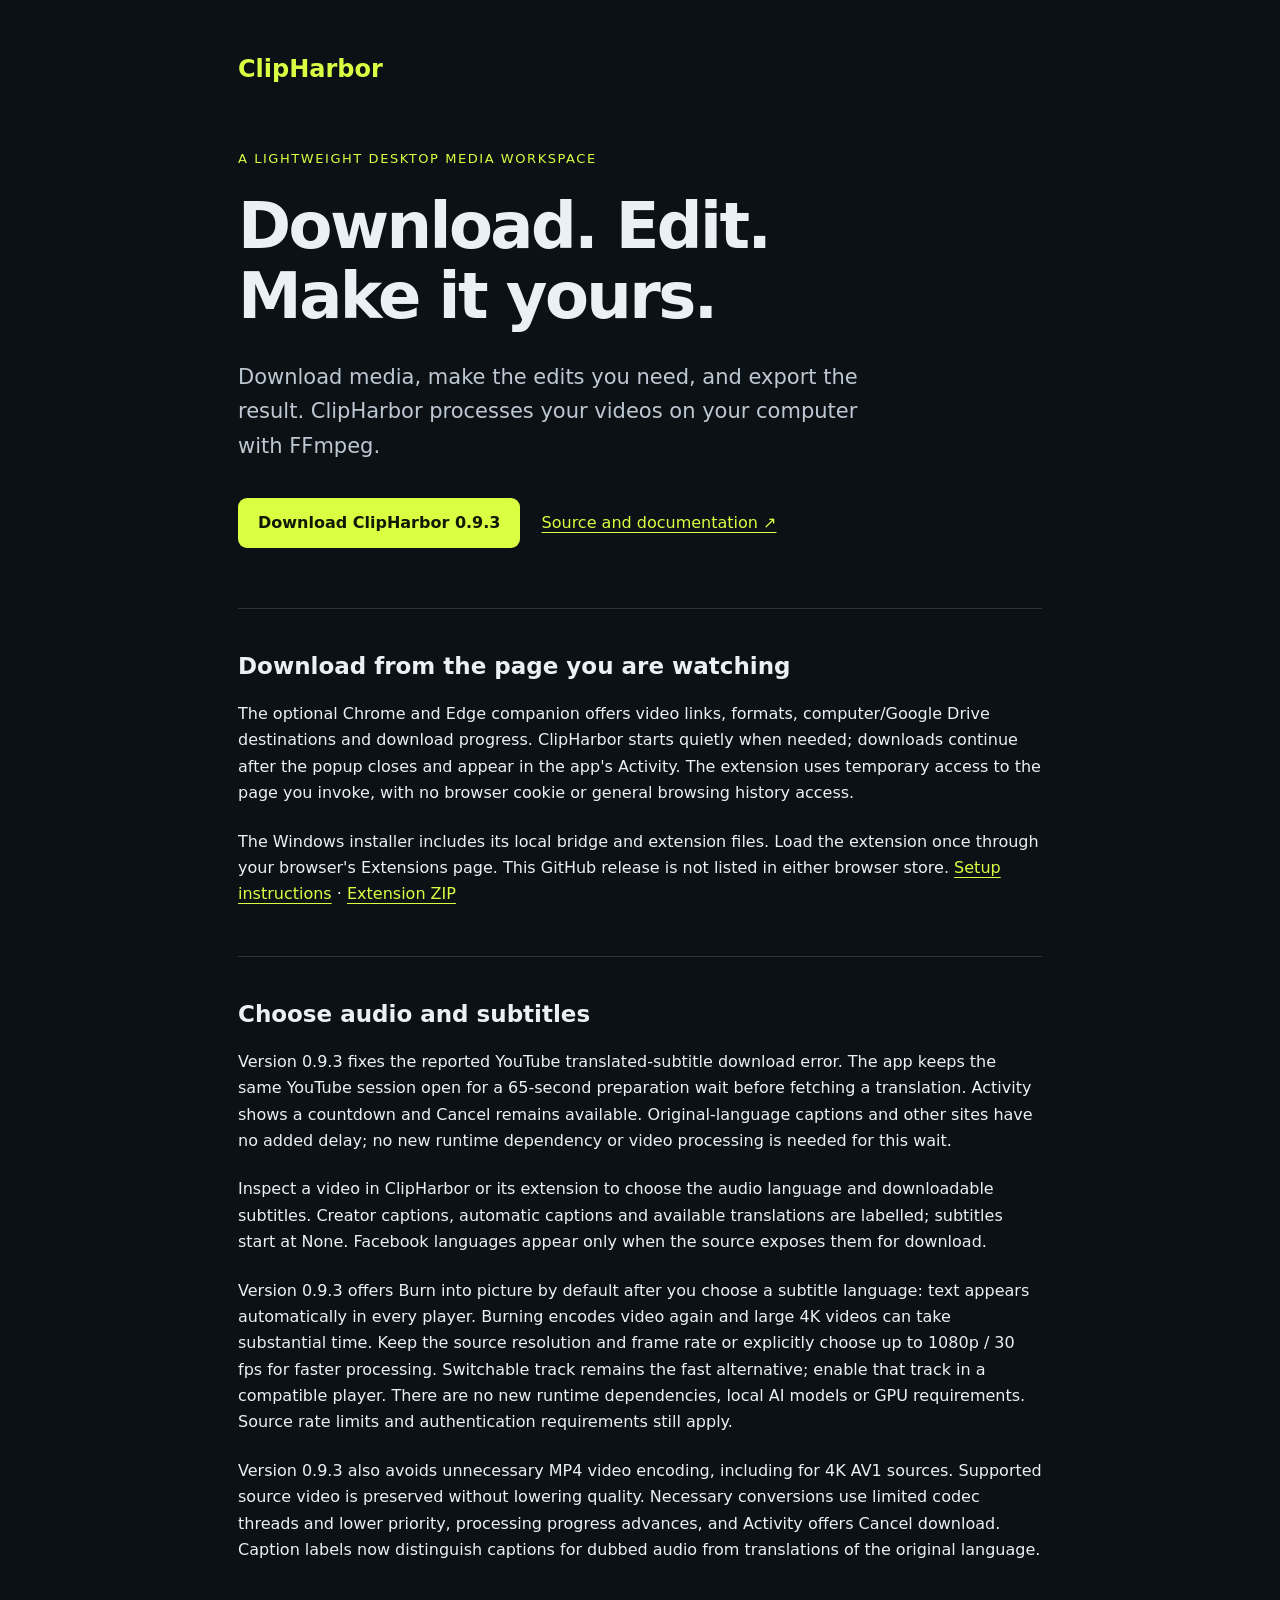
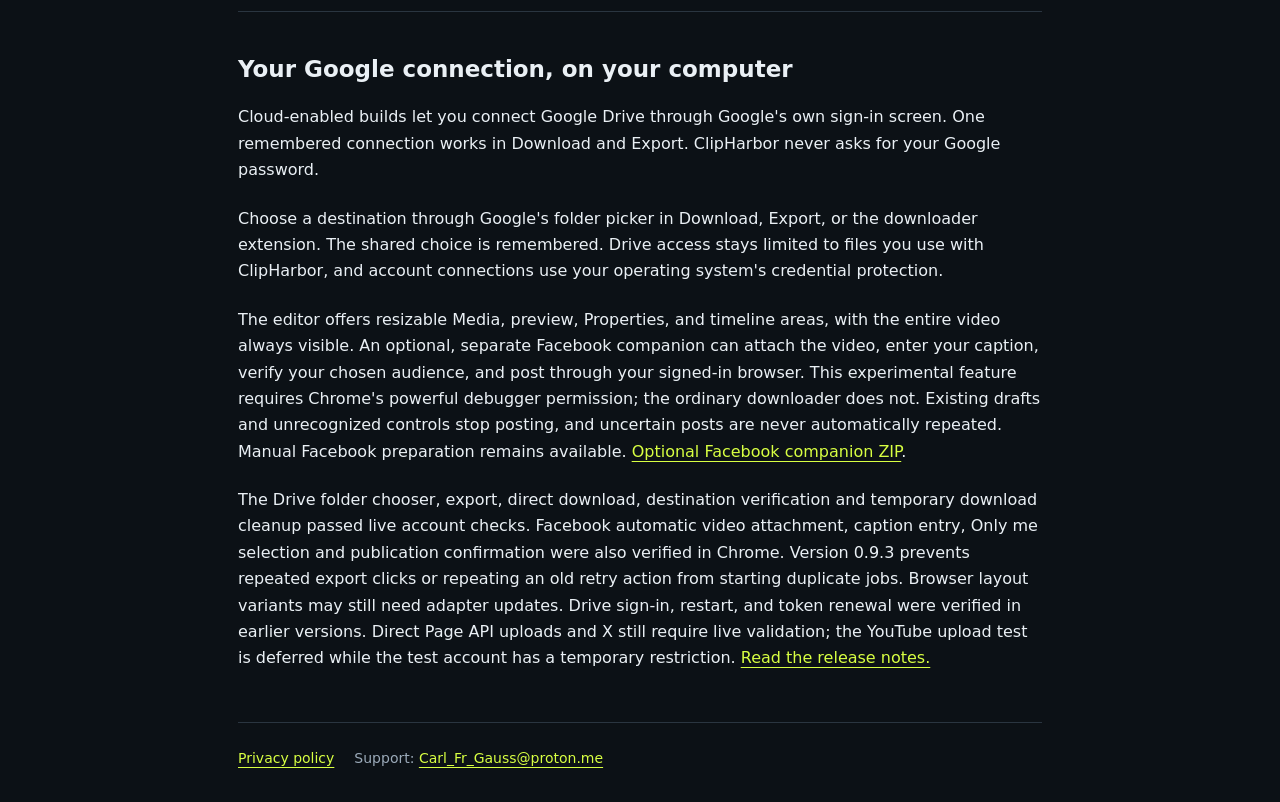
==== commit e31256fc: "Wait for YouTube translation sessions before downloading captions" ====
--- a/docs/index.html
+++ b/docs/index.html
@@ -26,6 +26,6 @@
     <p>The editor offers resizable Media, preview, Properties, and timeline areas, with the entire video always visible. An optional, separate Facebook companion can attach the video, enter your caption, verify your chosen audience, and post through your signed-in browser. This experimental feature requires Chrome's powerful debugger permission; the ordinary downloader does not. Existing drafts and unrecognized controls stop posting, and uncertain posts are never automatically repeated. Manual Facebook preparation remains available. <a href="https://github.com/CarlFriGauss/clipharbor/releases/download/v0.9.3/ClipHarbor-Facebook-Companion-0.9.3.zip">Optional Facebook companion ZIP</a>.</p>
     <p>The Drive folder chooser, export, direct download, destination verification and temporary download cleanup passed live account checks. Facebook automatic video attachment, caption entry, Only me selection and publication confirmation were also verified in Chrome. Version 0.9.3 prevents repeated export clicks or repeating an old retry action from starting duplicate jobs. Browser layout variants may still need adapter updates. Drive sign-in, restart, and token renewal were verified in earlier versions. Direct Page API uploads and X still require live validation; the YouTube upload test is deferred while the test account has a temporary restriction. <a href="https://github.com/CarlFriGauss/clipharbor/releases/tag/v0.9.3">Read the release notes.</a></p>
   </section>
-  <footer><a href="privacy.html">Privacy policy</a><span>Support: <a href="mailto:irachailovich@gmail.com">irachailovich@gmail.com</a></span></footer>
+  <footer><a href="privacy.html">Privacy policy</a><span>Support: <a href="mailto:Carl_Fr_Gauss@proton.me">Carl_Fr_Gauss@proton.me</a></span></footer>
 </main>
 </html>
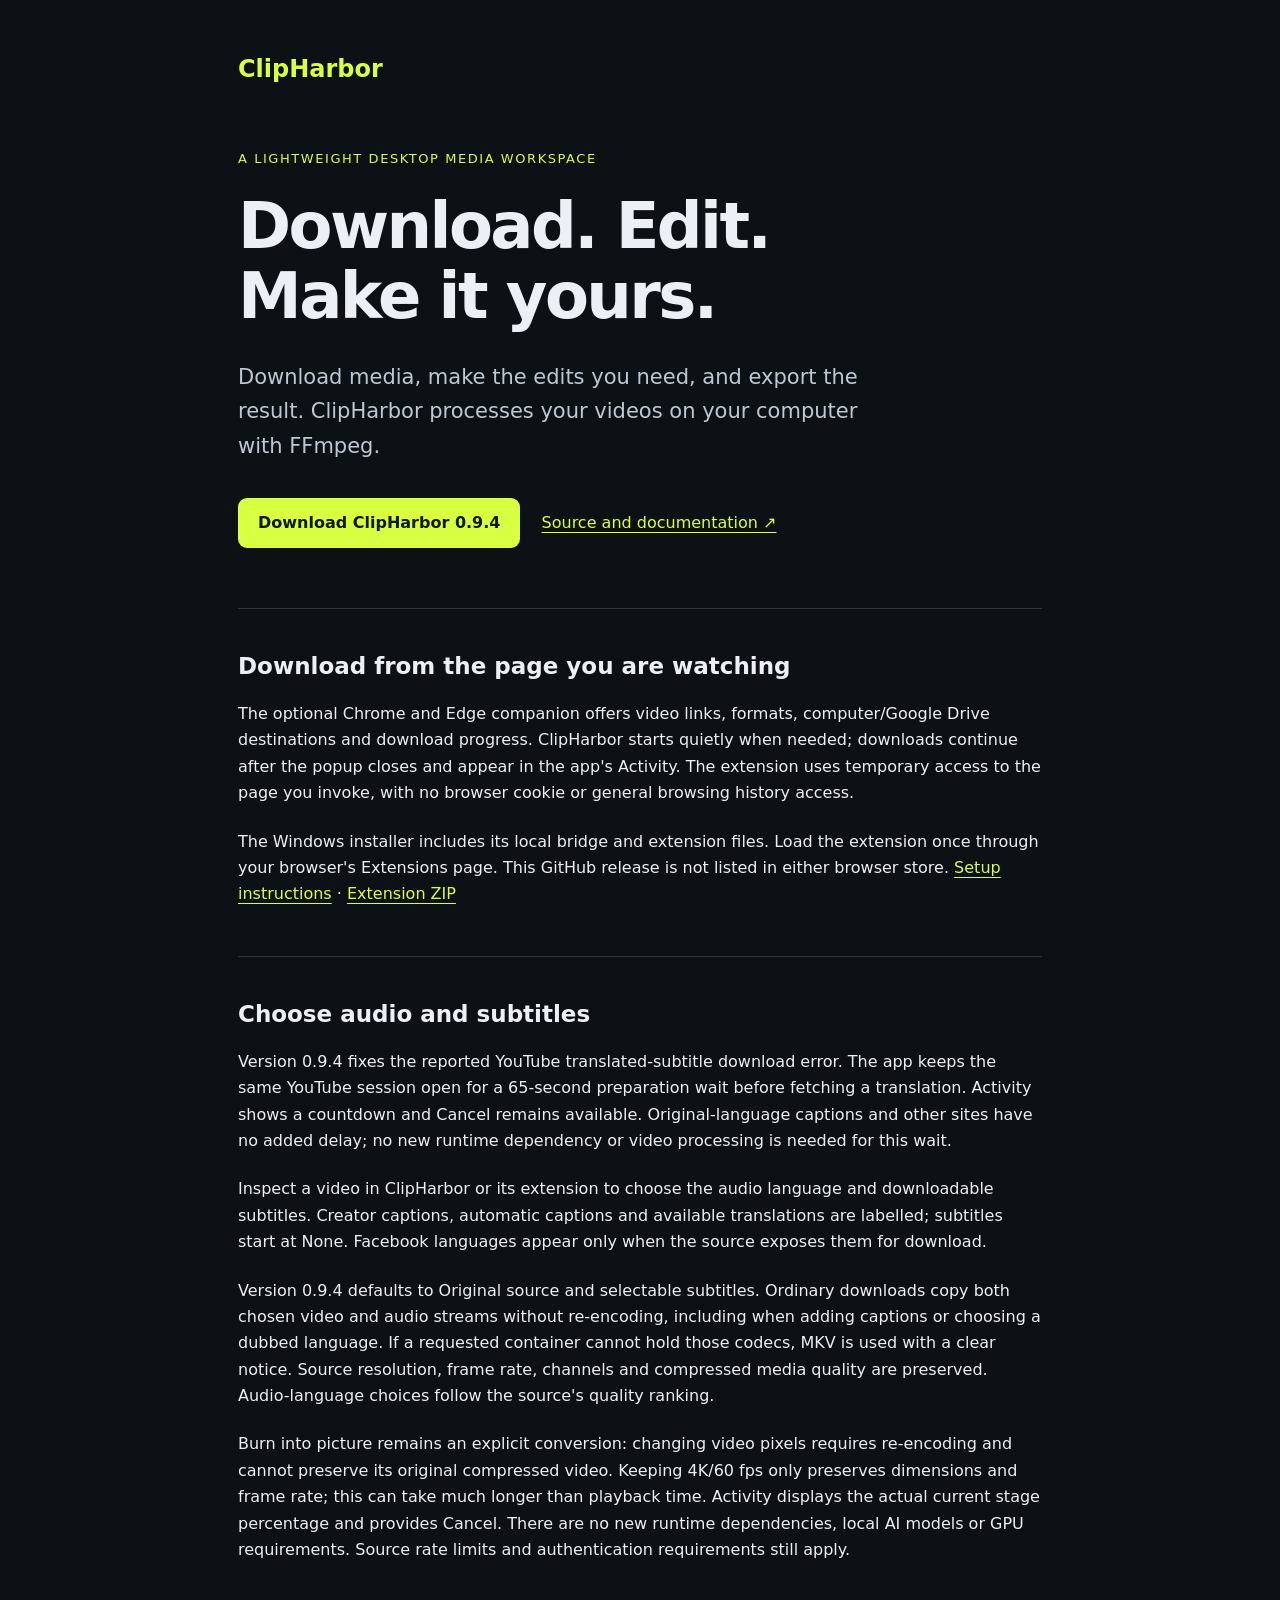
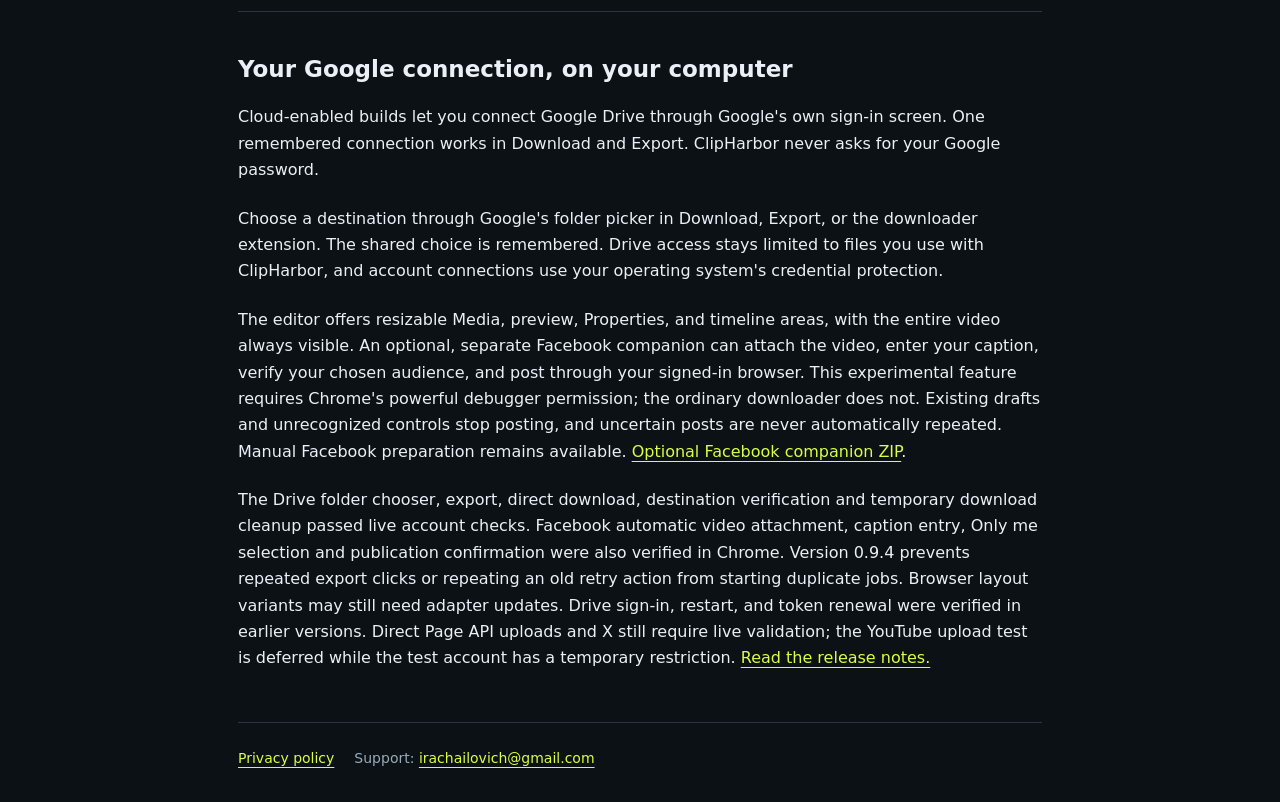
==== commit 9a00f852: "Preserve original download streams and make burn-in explicit" ====
--- a/docs/index.html
+++ b/docs/index.html
@@ -10,22 +10,22 @@
   <p class="eyebrow">A lightweight desktop media workspace</p>
   <h1>Download. Edit.<br>Make it yours.</h1>
   <p class="lead">Download media, make the edits you need, and export the result. ClipHarbor processes your videos on your computer with FFmpeg.</p>
-  <p><a class="button" href="https://github.com/CarlFriGauss/clipharbor/releases/download/v0.9.3/ClipHarbor-Setup-0.9.3-win-x64.exe">Download ClipHarbor 0.9.3</a> <a class="secondary" href="https://github.com/CarlFriGauss/clipharbor">Source and documentation ↗</a></p>
-  <section><h2>Download from the page you are watching</h2><p>The optional Chrome and Edge companion offers video links, formats, computer/Google Drive destinations and download progress. ClipHarbor starts quietly when needed; downloads continue after the popup closes and appear in the app's Activity. The extension uses temporary access to the page you invoke, with no browser cookie or general browsing history access.</p><p>The Windows installer includes its local bridge and extension files. Load the extension once through your browser's Extensions page. This GitHub release is not listed in either browser store. <a href="https://github.com/CarlFriGauss/clipharbor#browser-extension">Setup instructions</a> · <a href="https://github.com/CarlFriGauss/clipharbor/releases/download/v0.9.3/ClipHarbor-Extension-0.9.3.zip">Extension ZIP</a></p></section>
+  <p><a class="button" href="https://github.com/CarlFriGauss/clipharbor/releases/download/v0.9.4/ClipHarbor-Setup-0.9.4-win-x64.exe">Download ClipHarbor 0.9.4</a> <a class="secondary" href="https://github.com/CarlFriGauss/clipharbor">Source and documentation ↗</a></p>
+  <section><h2>Download from the page you are watching</h2><p>The optional Chrome and Edge companion offers video links, formats, computer/Google Drive destinations and download progress. ClipHarbor starts quietly when needed; downloads continue after the popup closes and appear in the app's Activity. The extension uses temporary access to the page you invoke, with no browser cookie or general browsing history access.</p><p>The Windows installer includes its local bridge and extension files. Load the extension once through your browser's Extensions page. This GitHub release is not listed in either browser store. <a href="https://github.com/CarlFriGauss/clipharbor#browser-extension">Setup instructions</a> · <a href="https://github.com/CarlFriGauss/clipharbor/releases/download/v0.9.4/ClipHarbor-Extension-0.9.4.zip">Extension ZIP</a></p></section>
   <section>
     <h2>Choose audio and subtitles</h2>
-    <p>Version 0.9.3 fixes the reported YouTube translated-subtitle download error. The app keeps the same YouTube session open for a 65-second preparation wait before fetching a translation. Activity shows a countdown and Cancel remains available. Original-language captions and other sites have no added delay; no new runtime dependency or video processing is needed for this wait.</p>
+    <p>Version 0.9.4 fixes the reported YouTube translated-subtitle download error. The app keeps the same YouTube session open for a 65-second preparation wait before fetching a translation. Activity shows a countdown and Cancel remains available. Original-language captions and other sites have no added delay; no new runtime dependency or video processing is needed for this wait.</p>
     <p>Inspect a video in ClipHarbor or its extension to choose the audio language and downloadable subtitles. Creator captions, automatic captions and available translations are labelled; subtitles start at None. Facebook languages appear only when the source exposes them for download.</p>
-    <p>Version 0.9.3 offers Burn into picture by default after you choose a subtitle language: text appears automatically in every player. Burning encodes video again and large 4K videos can take substantial time. Keep the source resolution and frame rate or explicitly choose up to 1080p / 30 fps for faster processing. Switchable track remains the fast alternative; enable that track in a compatible player. There are no new runtime dependencies, local AI models or GPU requirements. Source rate limits and authentication requirements still apply.</p>
-    <p>Version 0.9.3 also avoids unnecessary MP4 video encoding, including for 4K AV1 sources. Supported source video is preserved without lowering quality. Necessary conversions use limited codec threads and lower priority, processing progress advances, and Activity offers Cancel download. Caption labels now distinguish captions for dubbed audio from translations of the original language.</p>
+    <p>Version 0.9.4 defaults to Original source and selectable subtitles. Ordinary downloads copy both chosen video and audio streams without re-encoding, including when adding captions or choosing a dubbed language. If a requested container cannot hold those codecs, MKV is used with a clear notice. Source resolution, frame rate, channels and compressed media quality are preserved. Audio-language choices follow the source's quality ranking.</p>
+    <p>Burn into picture remains an explicit conversion: changing video pixels requires re-encoding and cannot preserve its original compressed video. Keeping 4K/60 fps only preserves dimensions and frame rate; this can take much longer than playback time. Activity displays the actual current stage percentage and provides Cancel. There are no new runtime dependencies, local AI models or GPU requirements. Source rate limits and authentication requirements still apply.</p>
   </section>
   <section>
     <h2>Your Google connection, on your computer</h2>
     <p>Cloud-enabled builds let you connect Google Drive through Google's own sign-in screen. One remembered connection works in Download and Export. ClipHarbor never asks for your Google password.</p>
     <p>Choose a destination through Google's folder picker in Download, Export, or the downloader extension. The shared choice is remembered. Drive access stays limited to files you use with ClipHarbor, and account connections use your operating system's credential protection.</p>
-    <p>The editor offers resizable Media, preview, Properties, and timeline areas, with the entire video always visible. An optional, separate Facebook companion can attach the video, enter your caption, verify your chosen audience, and post through your signed-in browser. This experimental feature requires Chrome's powerful debugger permission; the ordinary downloader does not. Existing drafts and unrecognized controls stop posting, and uncertain posts are never automatically repeated. Manual Facebook preparation remains available. <a href="https://github.com/CarlFriGauss/clipharbor/releases/download/v0.9.3/ClipHarbor-Facebook-Companion-0.9.3.zip">Optional Facebook companion ZIP</a>.</p>
-    <p>The Drive folder chooser, export, direct download, destination verification and temporary download cleanup passed live account checks. Facebook automatic video attachment, caption entry, Only me selection and publication confirmation were also verified in Chrome. Version 0.9.3 prevents repeated export clicks or repeating an old retry action from starting duplicate jobs. Browser layout variants may still need adapter updates. Drive sign-in, restart, and token renewal were verified in earlier versions. Direct Page API uploads and X still require live validation; the YouTube upload test is deferred while the test account has a temporary restriction. <a href="https://github.com/CarlFriGauss/clipharbor/releases/tag/v0.9.3">Read the release notes.</a></p>
+    <p>The editor offers resizable Media, preview, Properties, and timeline areas, with the entire video always visible. An optional, separate Facebook companion can attach the video, enter your caption, verify your chosen audience, and post through your signed-in browser. This experimental feature requires Chrome's powerful debugger permission; the ordinary downloader does not. Existing drafts and unrecognized controls stop posting, and uncertain posts are never automatically repeated. Manual Facebook preparation remains available. <a href="https://github.com/CarlFriGauss/clipharbor/releases/download/v0.9.4/ClipHarbor-Facebook-Companion-0.9.4.zip">Optional Facebook companion ZIP</a>.</p>
+    <p>The Drive folder chooser, export, direct download, destination verification and temporary download cleanup passed live account checks. Facebook automatic video attachment, caption entry, Only me selection and publication confirmation were also verified in Chrome. Version 0.9.4 prevents repeated export clicks or repeating an old retry action from starting duplicate jobs. Browser layout variants may still need adapter updates. Drive sign-in, restart, and token renewal were verified in earlier versions. Direct Page API uploads and X still require live validation; the YouTube upload test is deferred while the test account has a temporary restriction. <a href="https://github.com/CarlFriGauss/clipharbor/releases/tag/v0.9.4">Read the release notes.</a></p>
   </section>
-  <footer><a href="privacy.html">Privacy policy</a><span>Support: <a href="mailto:Carl_Fr_Gauss@proton.me">Carl_Fr_Gauss@proton.me</a></span></footer>
+  <footer><a href="privacy.html">Privacy policy</a><span>Support: <a href="mailto:irachailovich@gmail.com">irachailovich@gmail.com</a></span></footer>
 </main>
 </html>
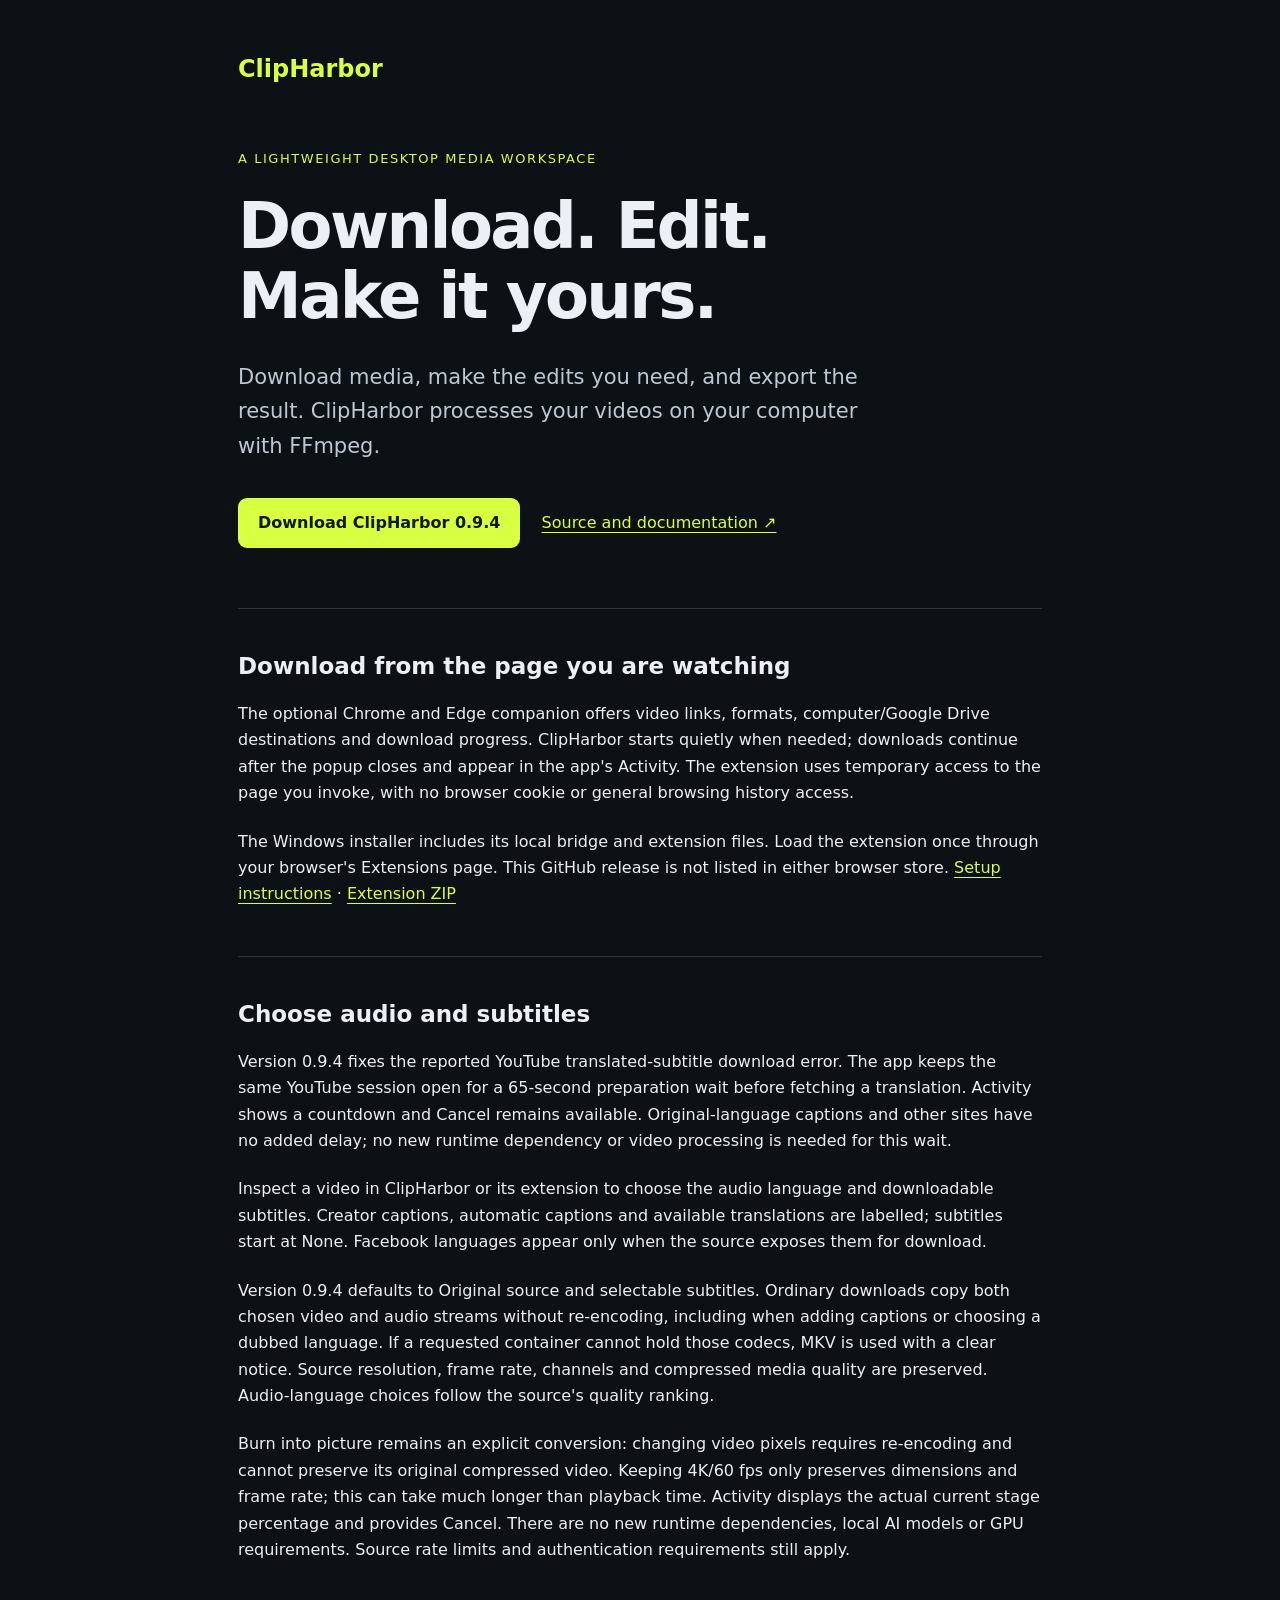
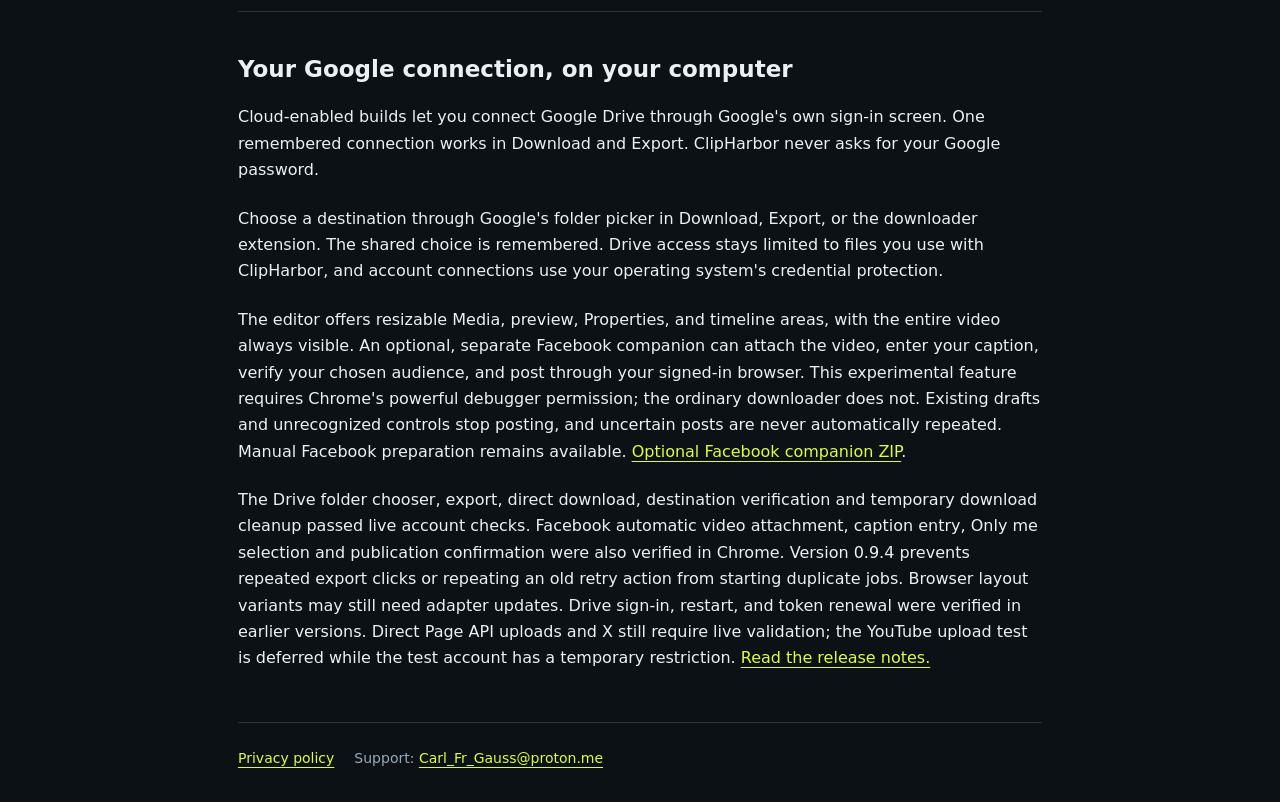
==== commit cd6e2cc5: "Preserve original download streams and make burn-in explicit" ====
--- a/docs/index.html
+++ b/docs/index.html
@@ -26,6 +26,6 @@
     <p>The editor offers resizable Media, preview, Properties, and timeline areas, with the entire video always visible. An optional, separate Facebook companion can attach the video, enter your caption, verify your chosen audience, and post through your signed-in browser. This experimental feature requires Chrome's powerful debugger permission; the ordinary downloader does not. Existing drafts and unrecognized controls stop posting, and uncertain posts are never automatically repeated. Manual Facebook preparation remains available. <a href="https://github.com/CarlFriGauss/clipharbor/releases/download/v0.9.4/ClipHarbor-Facebook-Companion-0.9.4.zip">Optional Facebook companion ZIP</a>.</p>
     <p>The Drive folder chooser, export, direct download, destination verification and temporary download cleanup passed live account checks. Facebook automatic video attachment, caption entry, Only me selection and publication confirmation were also verified in Chrome. Version 0.9.4 prevents repeated export clicks or repeating an old retry action from starting duplicate jobs. Browser layout variants may still need adapter updates. Drive sign-in, restart, and token renewal were verified in earlier versions. Direct Page API uploads and X still require live validation; the YouTube upload test is deferred while the test account has a temporary restriction. <a href="https://github.com/CarlFriGauss/clipharbor/releases/tag/v0.9.4">Read the release notes.</a></p>
   </section>
-  <footer><a href="privacy.html">Privacy policy</a><span>Support: <a href="mailto:irachailovich@gmail.com">irachailovich@gmail.com</a></span></footer>
+  <footer><a href="privacy.html">Privacy policy</a><span>Support: <a href="mailto:Carl_Fr_Gauss@proton.me">Carl_Fr_Gauss@proton.me</a></span></footer>
 </main>
 </html>
